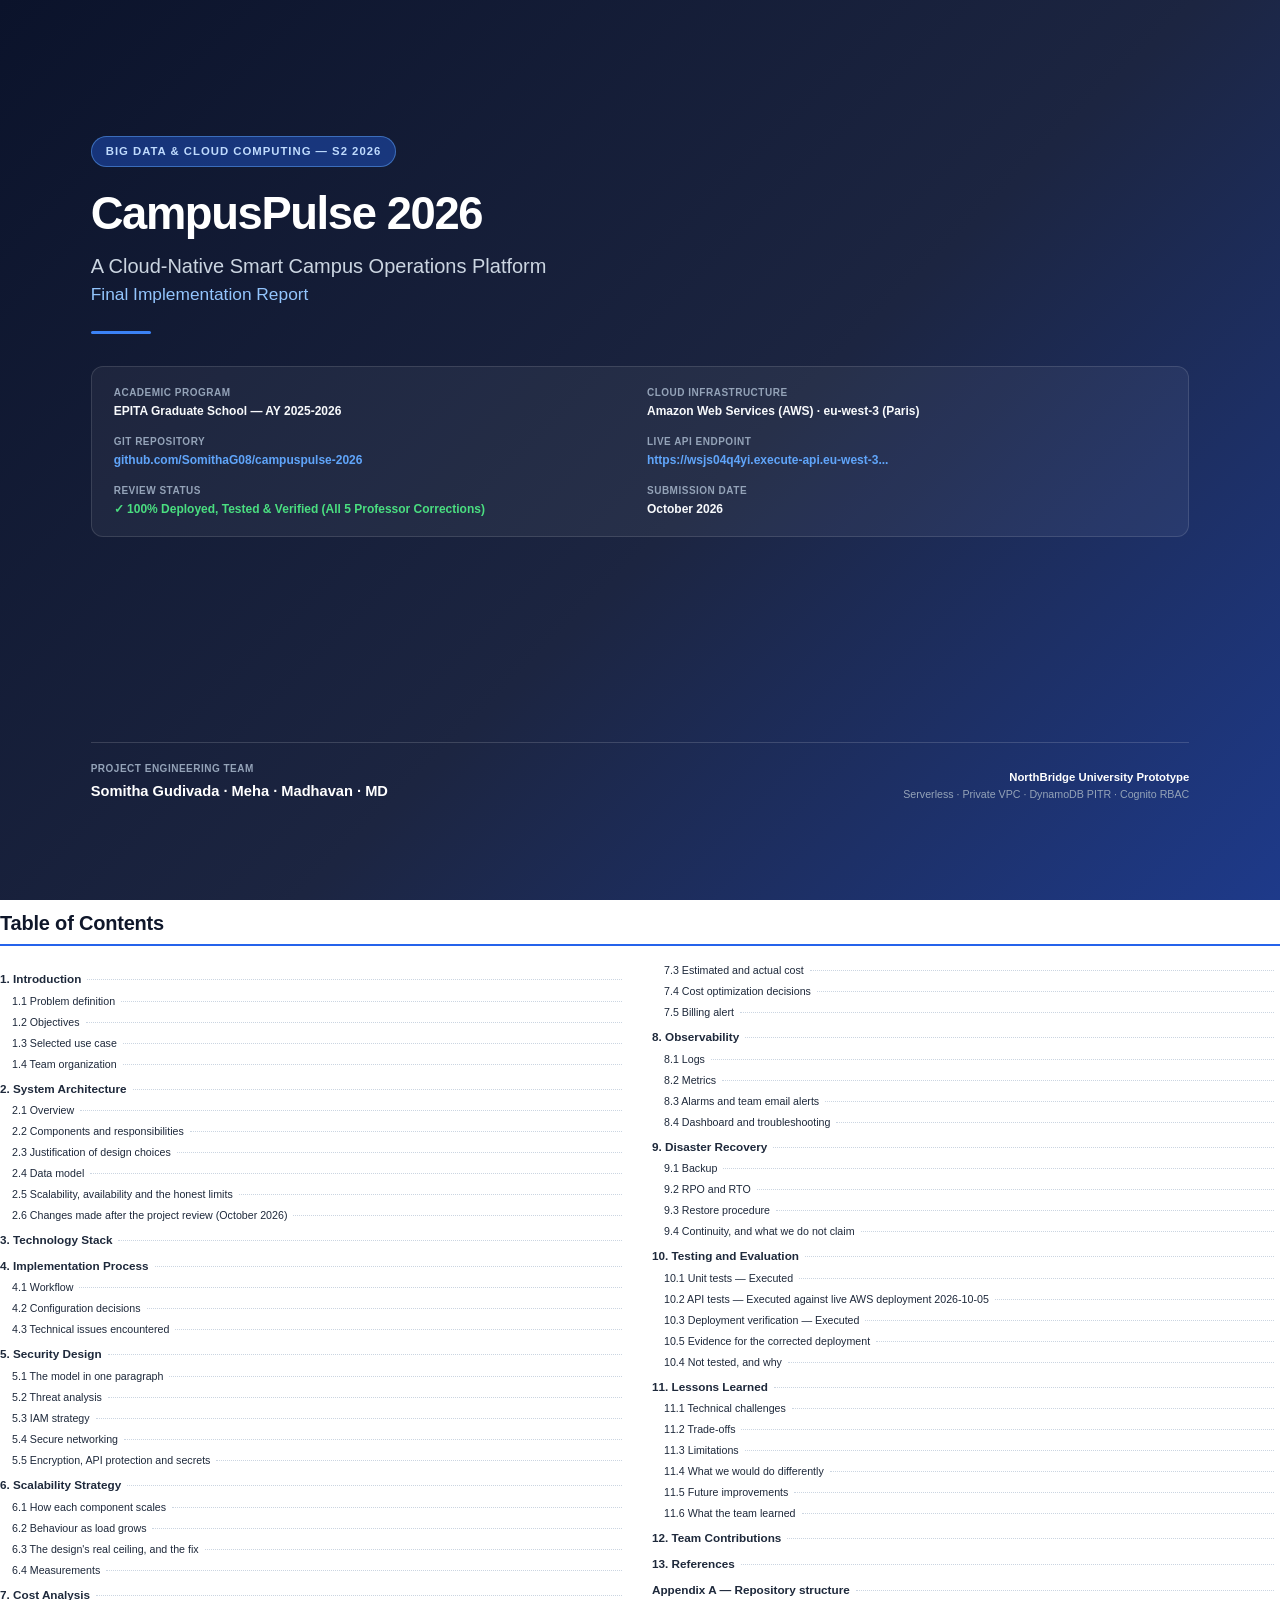
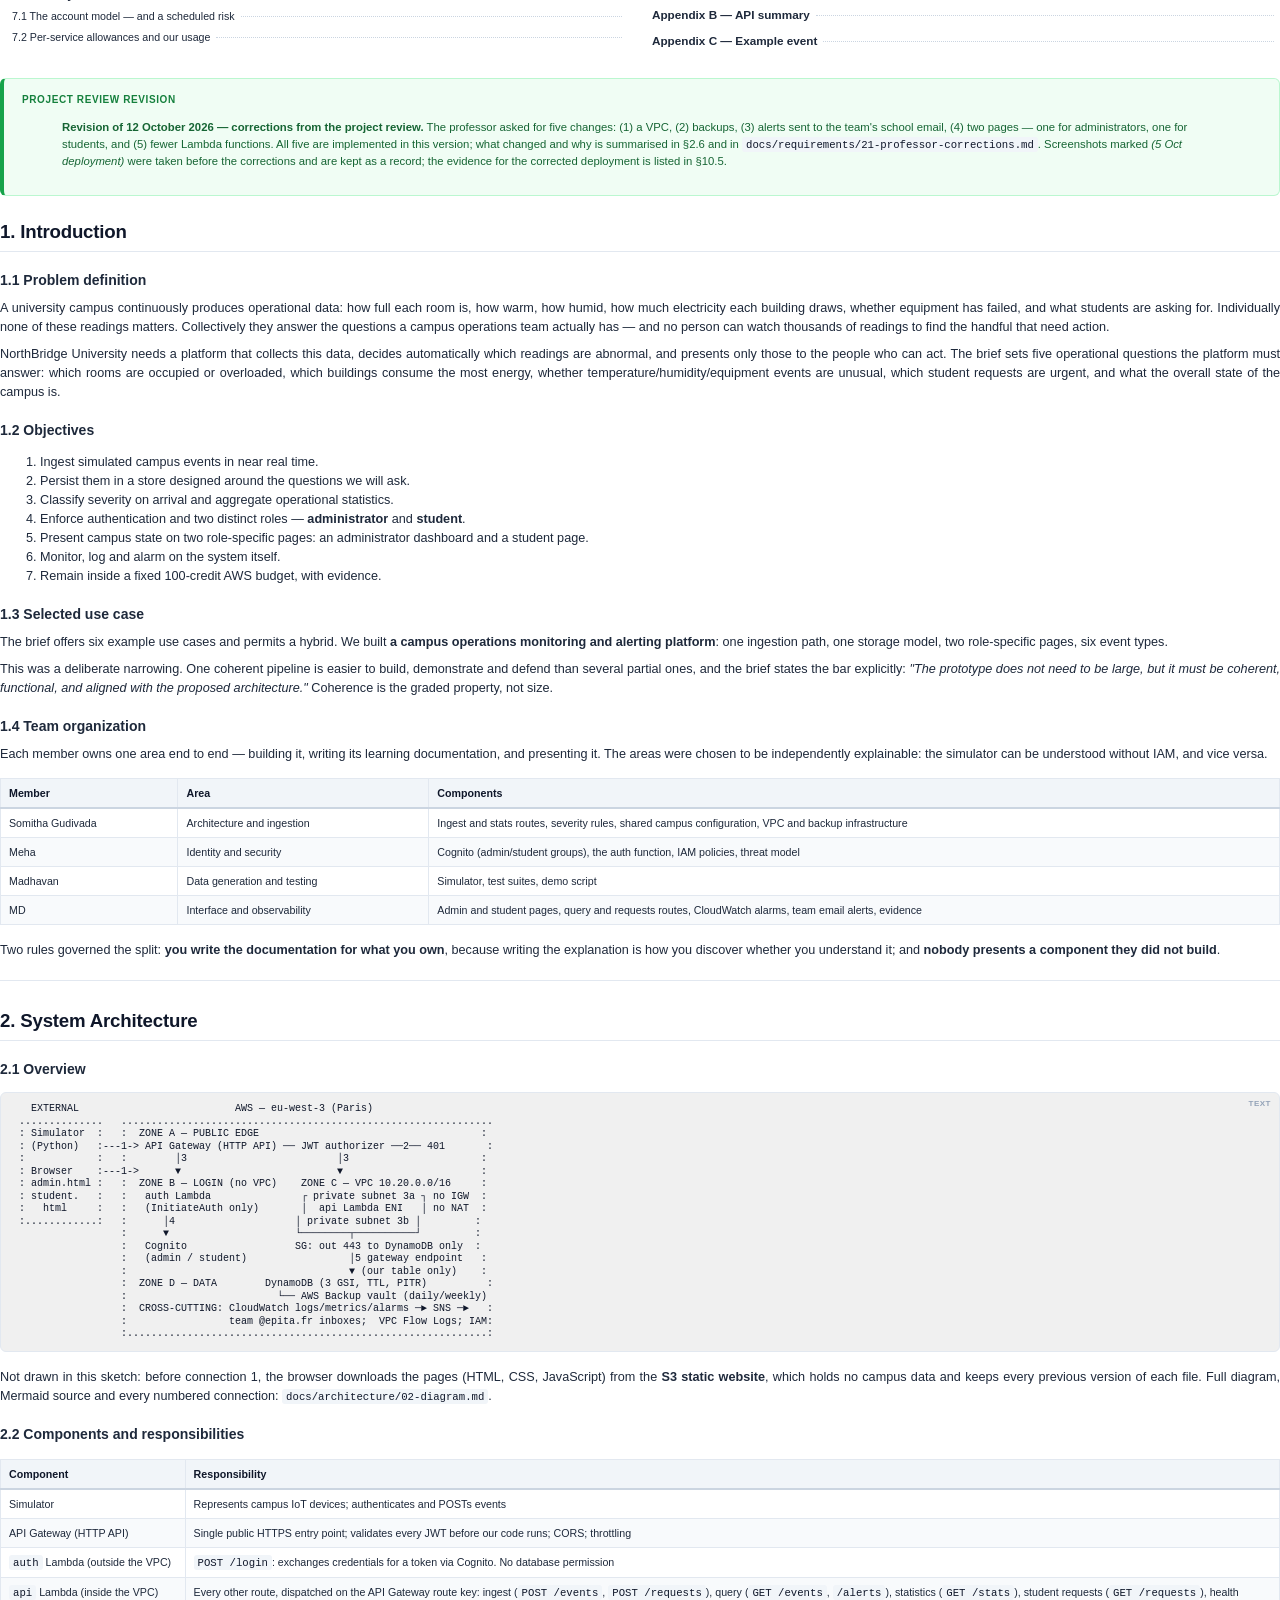
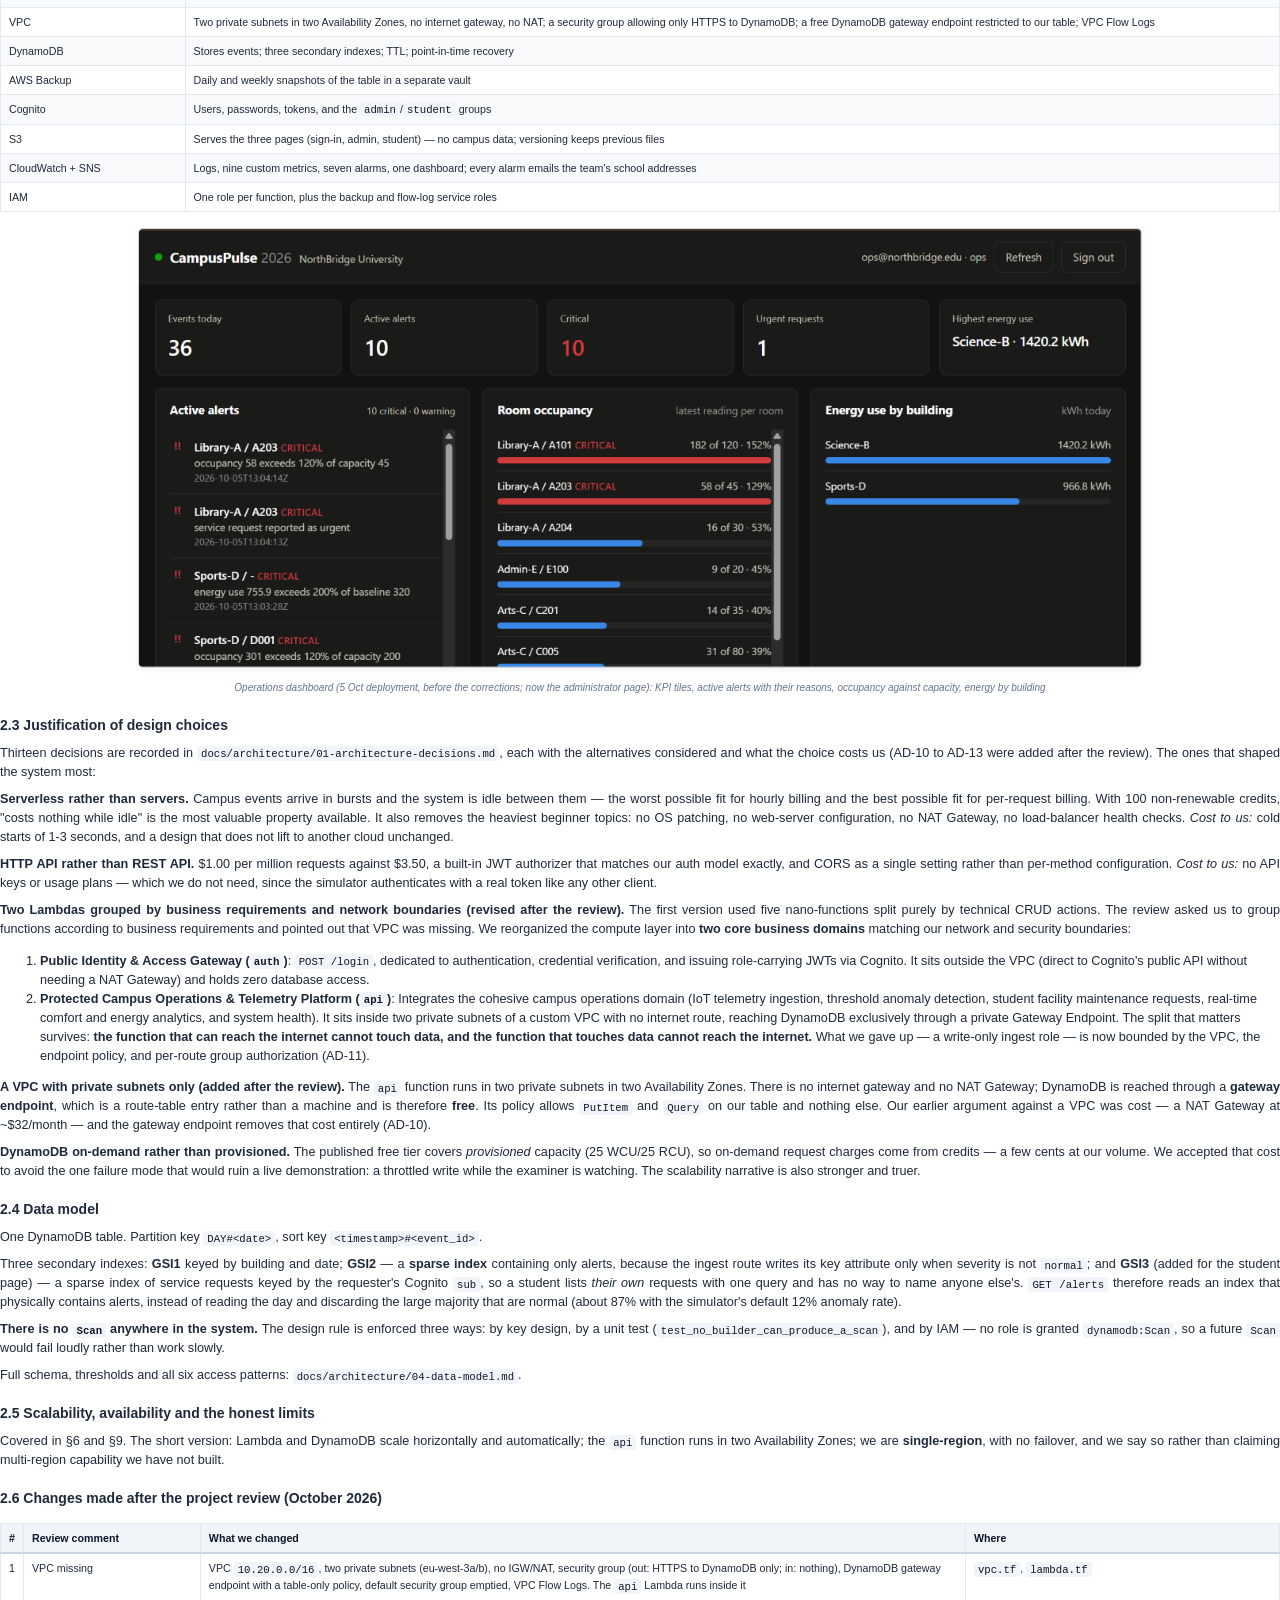
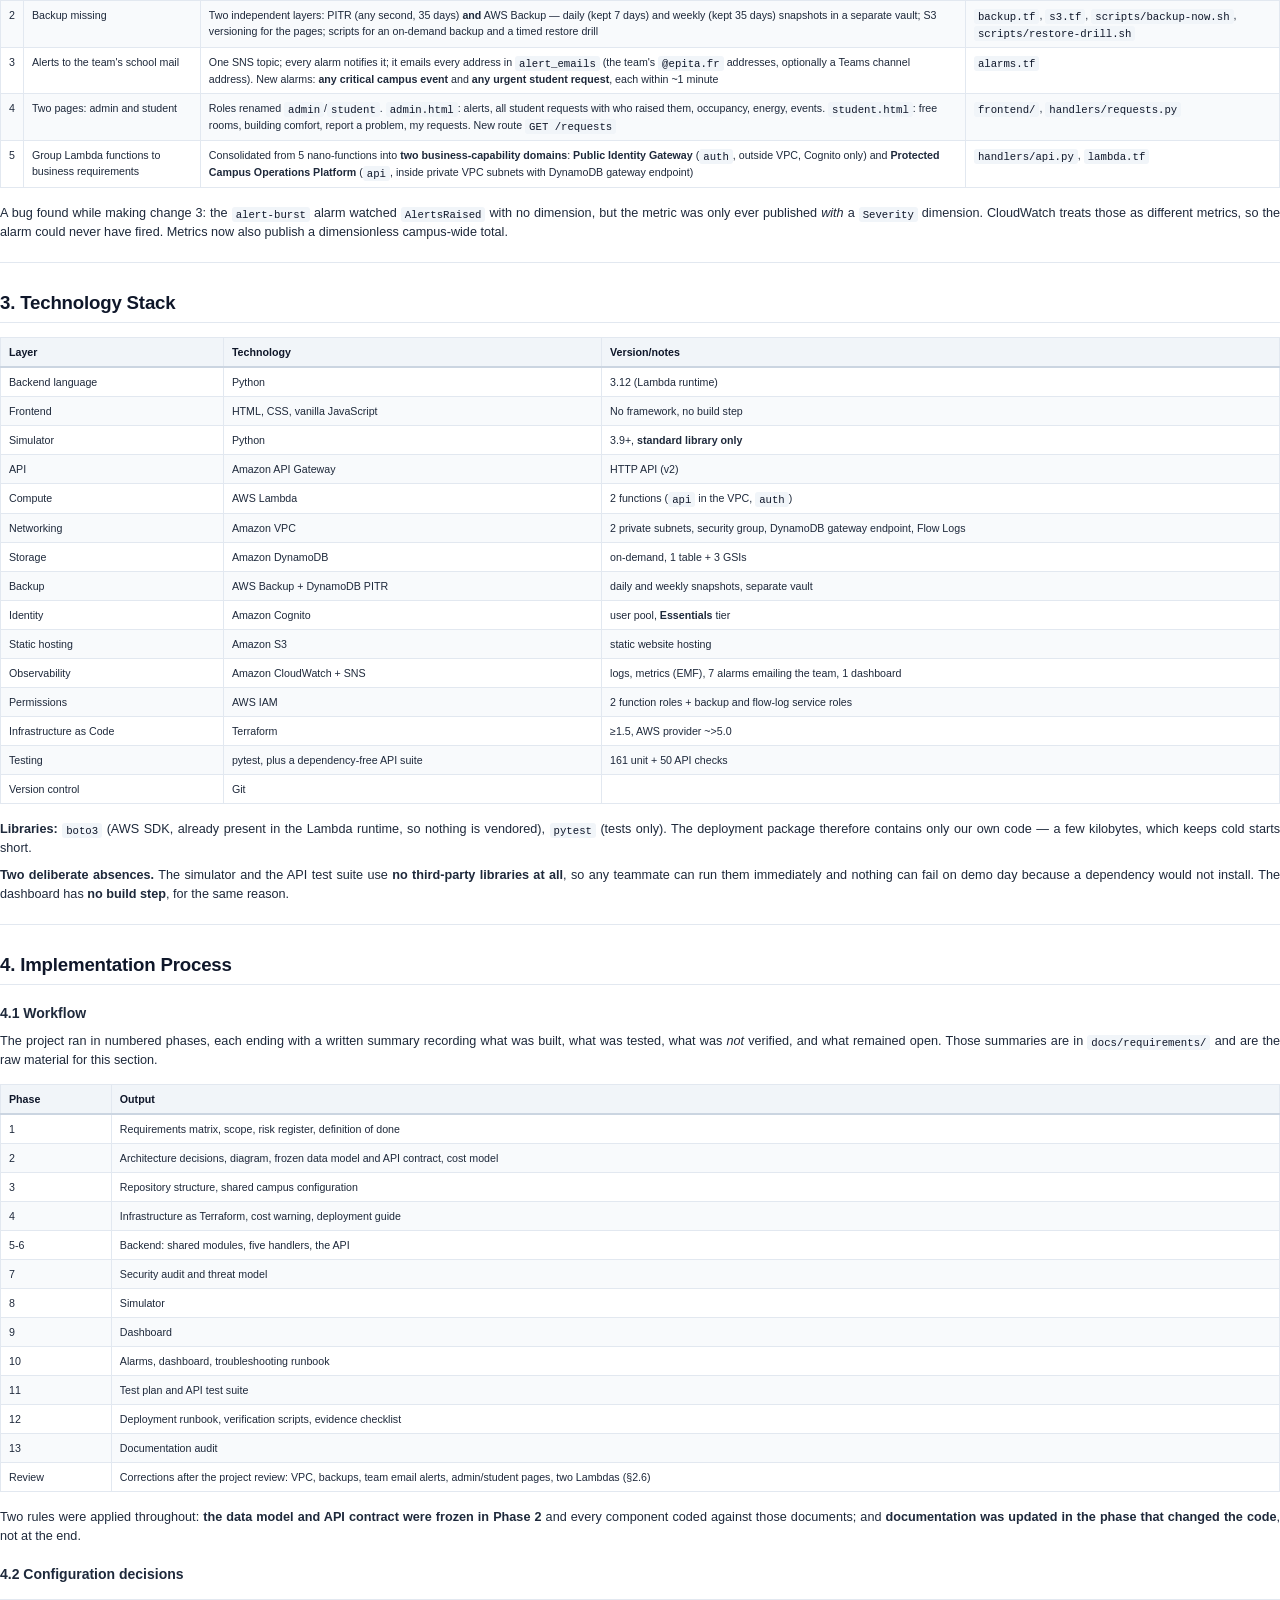
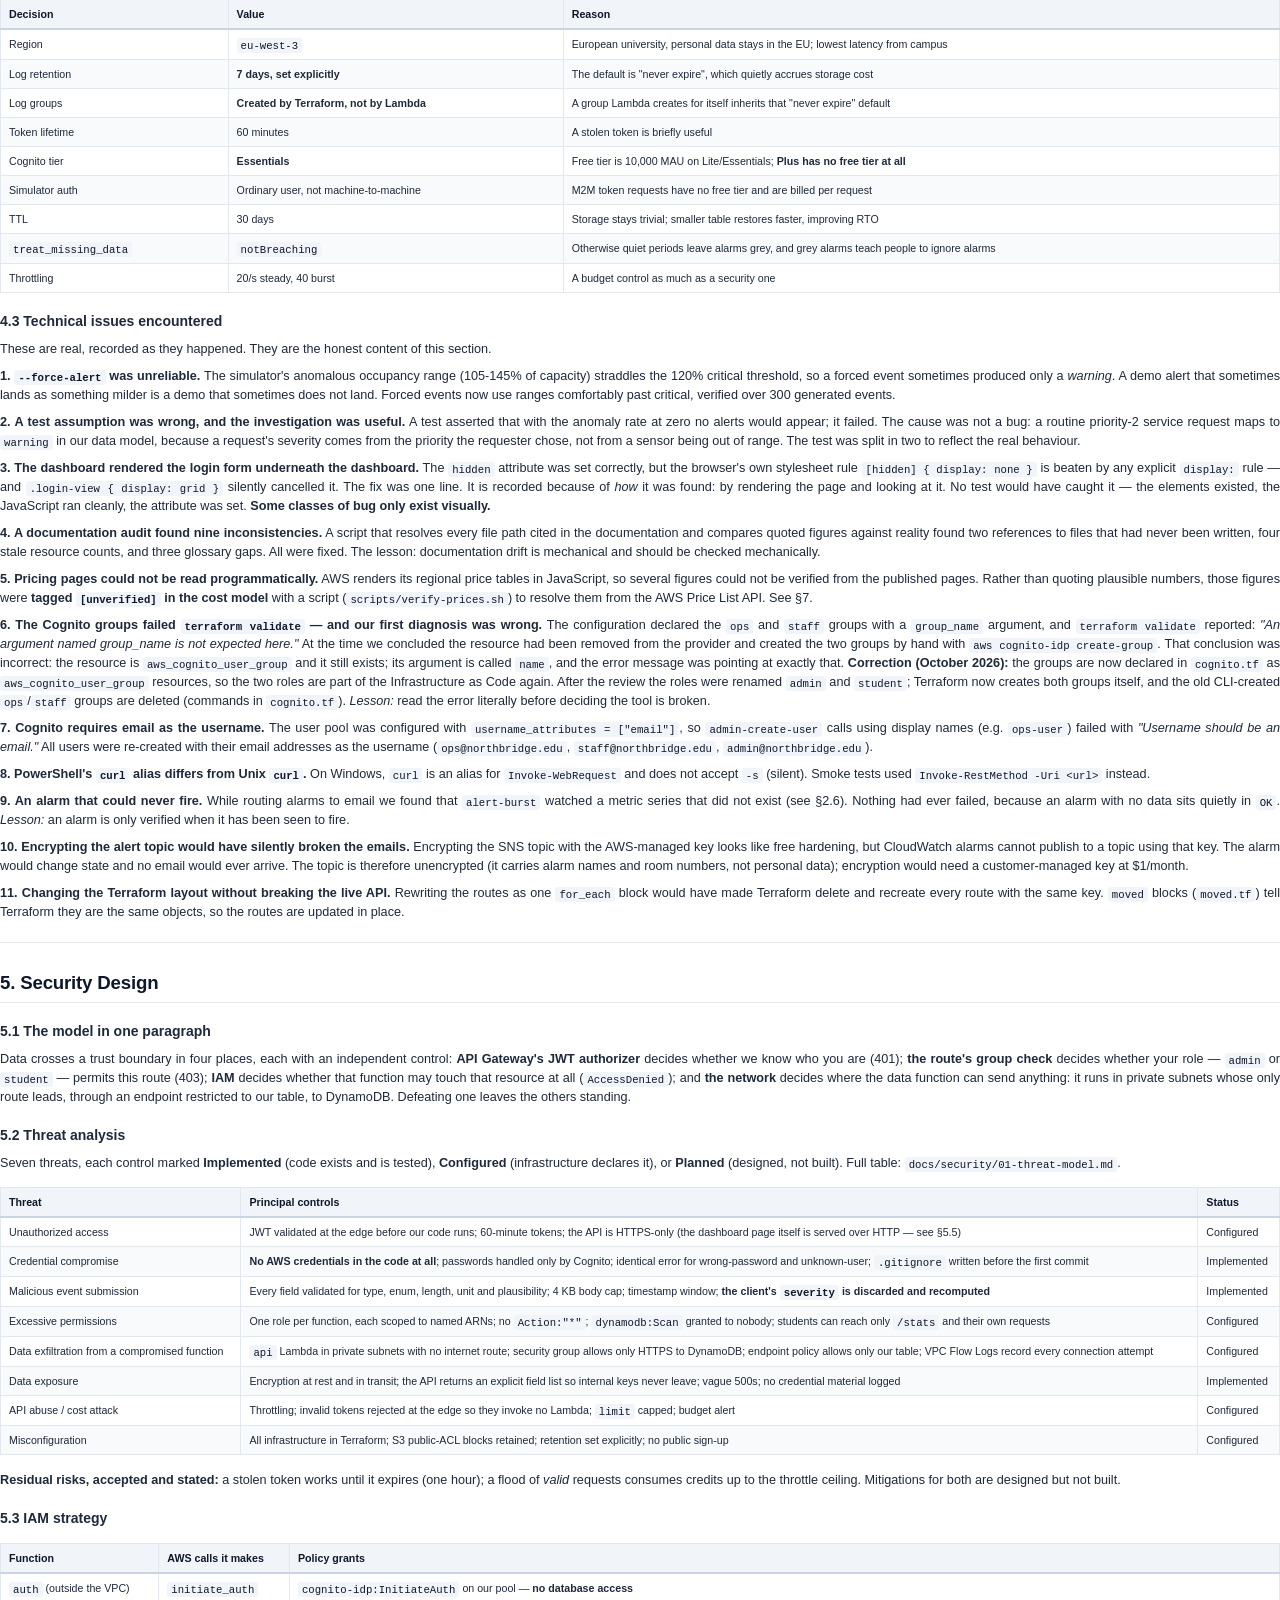
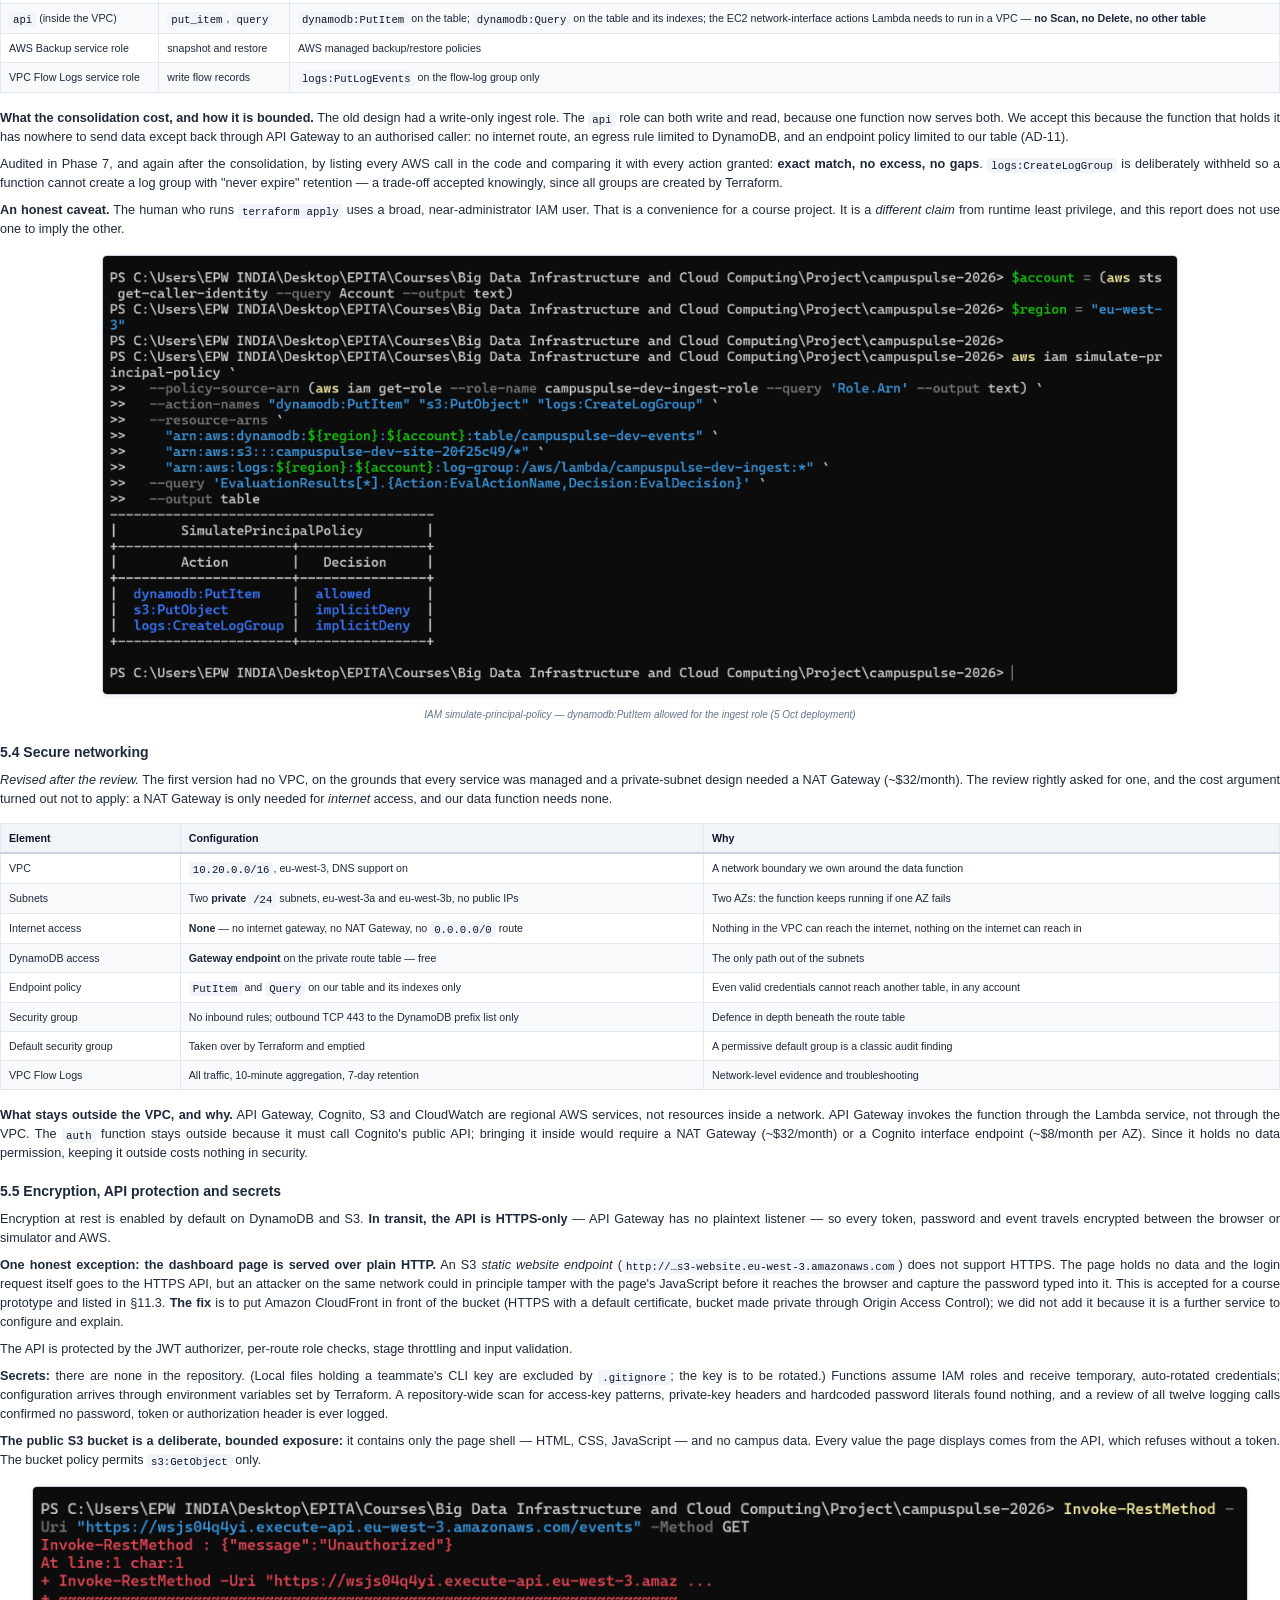
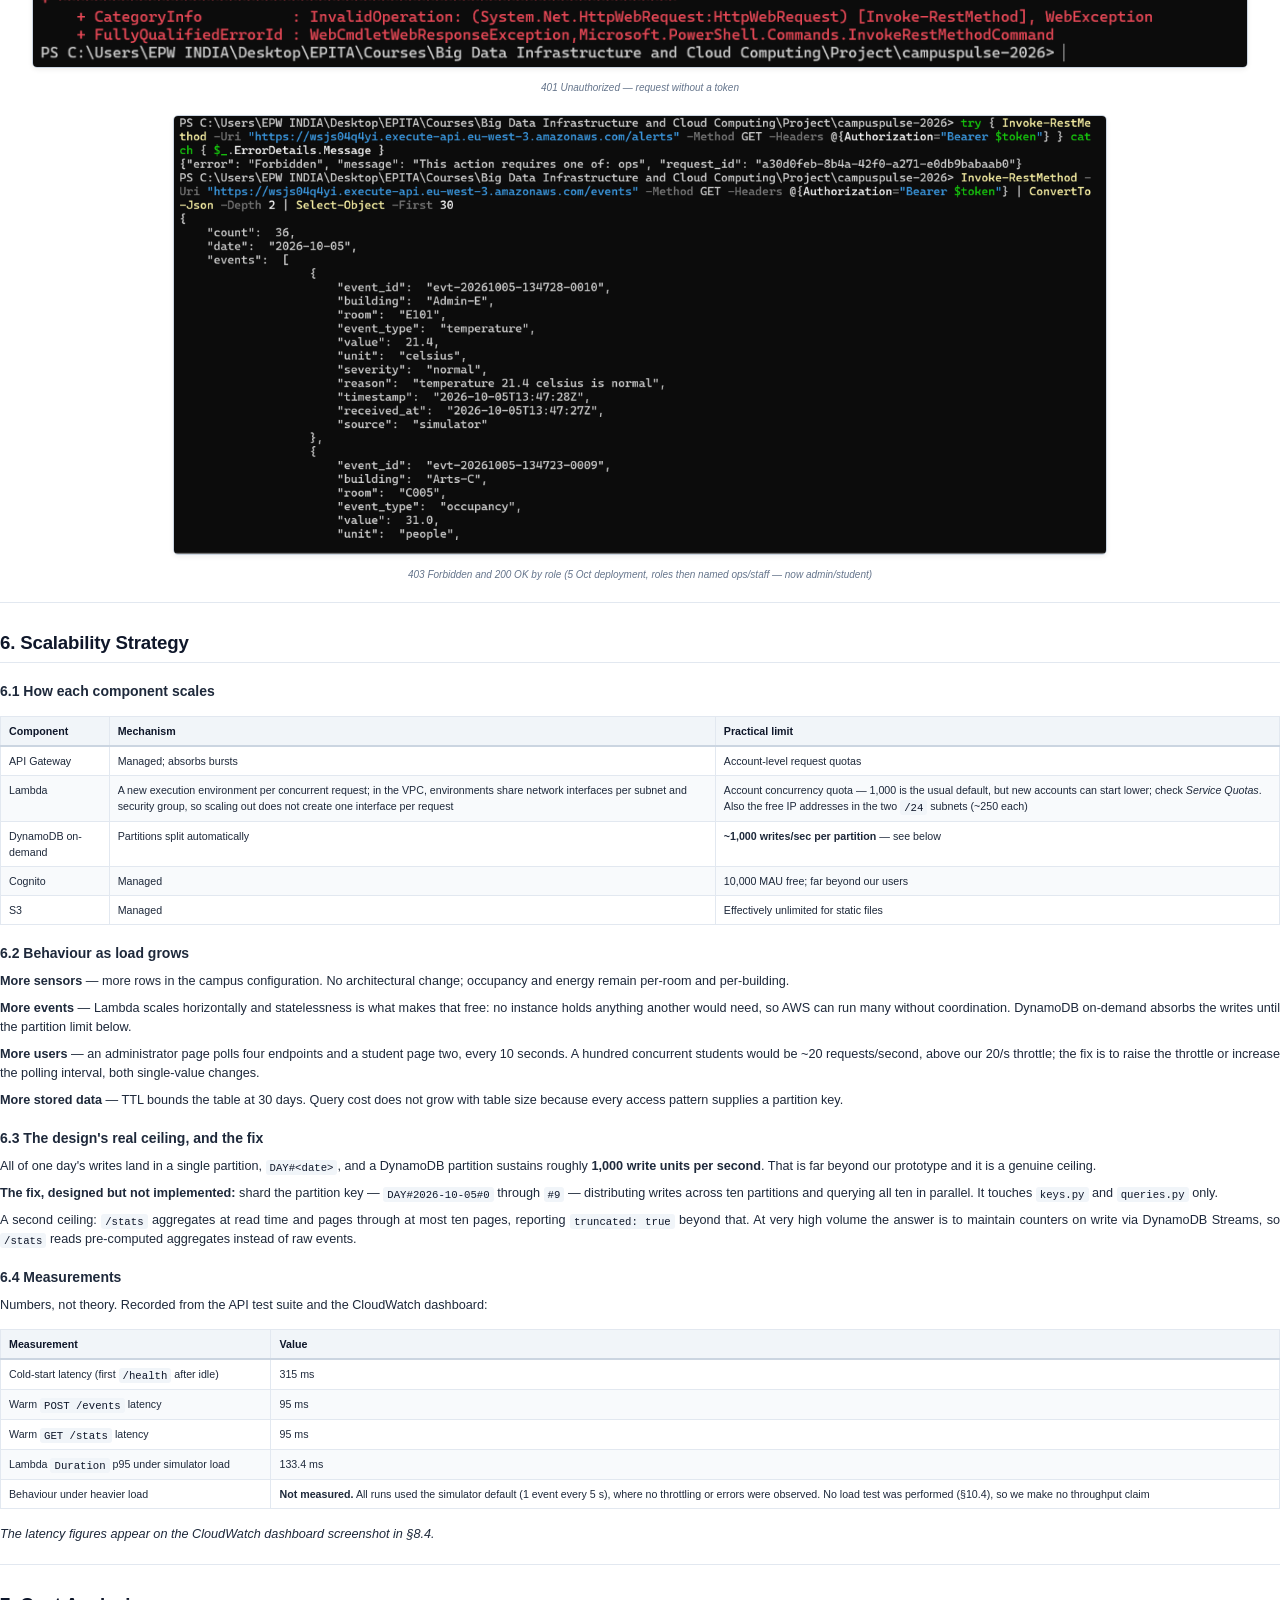
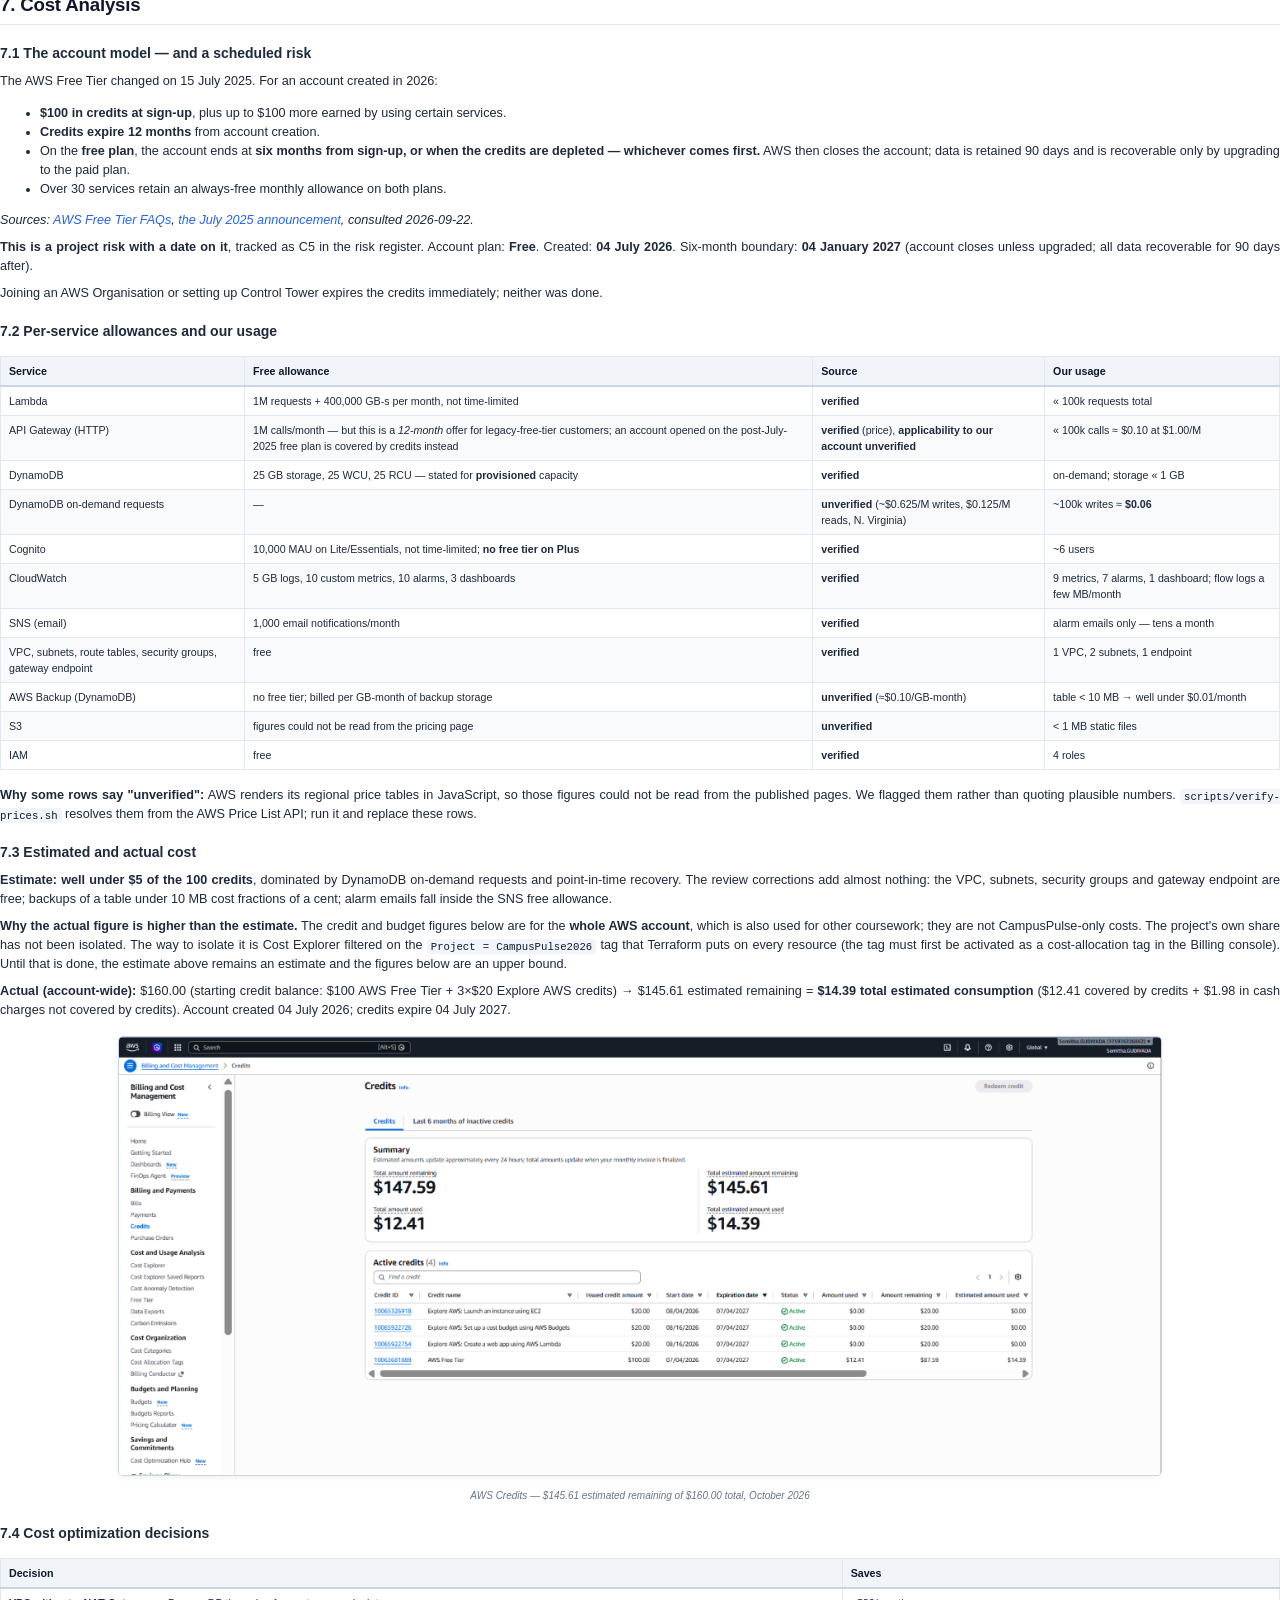
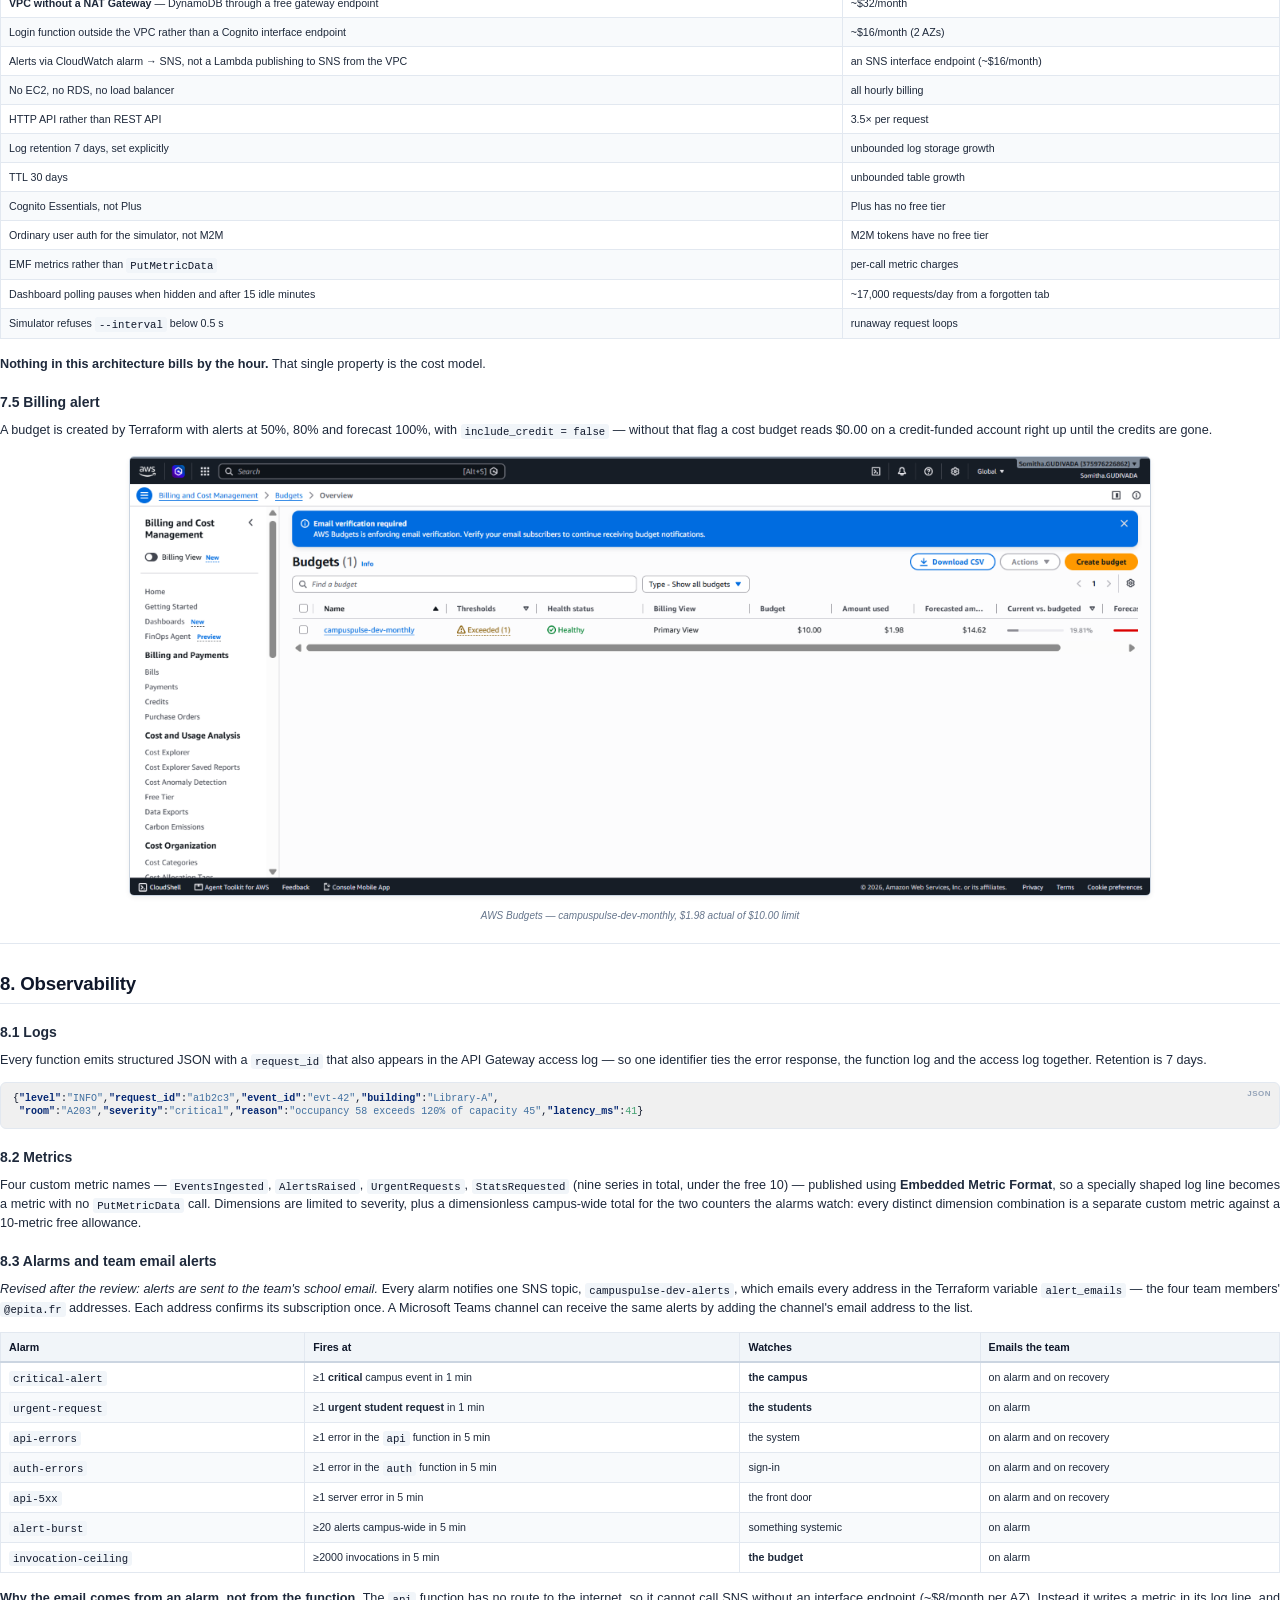
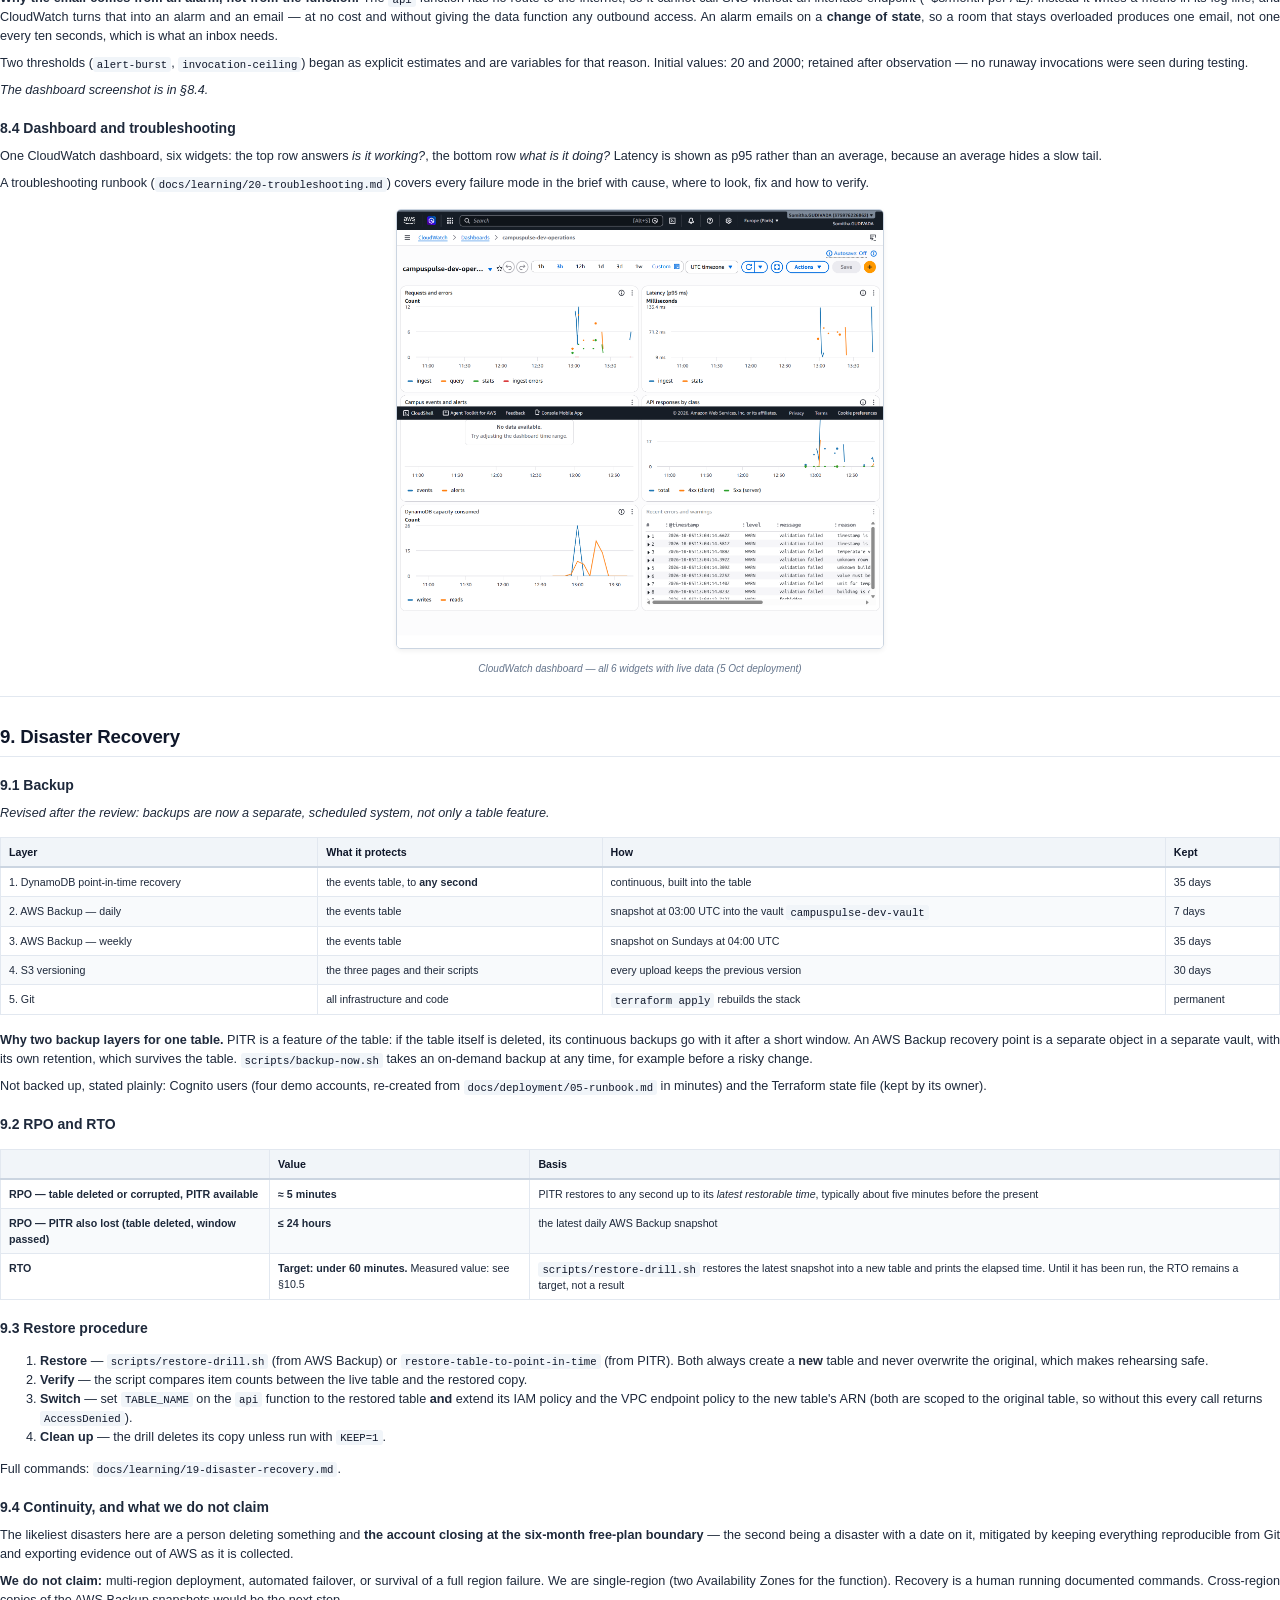
==== docs/report/report_styled.html @ 74dbb1c4 "docs(report): add final implementation report PDF and generation script" ====
<!DOCTYPE html>
<html lang="en">
<head>
<meta charset="UTF-8">
<title>CampusPulse 2026 — Final Implementation Report</title>
<style>
/* Page Setup */
@page {
    size: A4;
    margin: 20mm 18mm 22mm 18mm;
    @top-right {
        content: "CampusPulse 2026 — Final Implementation Report";
        font-family: -apple-system, BlinkMacSystemFont, "Segoe UI", Roboto, Helvetica, Arial, sans-serif;
        font-size: 7.5pt;
        color: #94A3B8;
        letter-spacing: 0.3px;
    }
    @bottom-center {
        content: counter(page);
        font-family: -apple-system, BlinkMacSystemFont, "Segoe UI", Roboto, Helvetica, Arial, sans-serif;
        font-size: 8.5pt;
        color: #64748B;
        font-weight: 500;
    }
}

@page:first {
    margin: 0;
    @top-right { content: normal; }
    @bottom-center { content: normal; }
}

* {
    box-sizing: border-box;
    -webkit-print-color-adjust: exact !important;
    print-color-adjust: exact !important;
}

body {
    font-family: -apple-system, BlinkMacSystemFont, "Segoe UI", Roboto, Helvetica, Arial, sans-serif;
    color: #1E293B;
    background-color: #FFFFFF;
    line-height: 1.5;
    font-size: 9.5pt;
    margin: 0;
    padding: 0;
}

/* Cover Page */
.cover-page {
    page-break-after: always;
    height: 100vh;
    padding: 36mm 24mm 26mm 24mm;
    display: flex;
    flex-direction: column;
    justify-content: space-between;
    background: linear-gradient(135deg, #0B132B 0%, #1C2541 55%, #1E3A8A 100%);
    color: #FFFFFF;
}

.cover-badge {
    display: inline-block;
    padding: 6px 14px;
    background: rgba(37, 99, 235, 0.4);
    border: 1px solid rgba(96, 165, 250, 0.5);
    border-radius: 20px;
    font-size: 8.5pt;
    font-weight: 600;
    letter-spacing: 1px;
    text-transform: uppercase;
    color: #BFDBFE;
    margin-bottom: 22px;
}

.cover-title {
    font-size: 34pt;
    font-weight: 800;
    letter-spacing: -0.03em;
    line-height: 1.1;
    margin: 0 0 14px 0;
    color: #FFFFFF;
}

.cover-subtitle {
    font-size: 15pt;
    font-weight: 400;
    color: #CBD5E1;
    line-height: 1.35;
    margin: 0 0 24px 0;
}

.cover-divider {
    height: 3px;
    width: 60px;
    background: #3B82F6;
    margin: 0 0 32px 0;
    border-radius: 2px;
}

.cover-meta-grid {
    display: grid;
    grid-template-columns: 1fr 1fr;
    gap: 14px;
    background: rgba(255, 255, 255, 0.05);
    border: 1px solid rgba(255, 255, 255, 0.12);
    border-radius: 12px;
    padding: 18px 22px;
    margin-bottom: 30px;
}

.meta-item {
    font-size: 9pt;
}

.meta-label {
    color: #94A3B8;
    font-size: 7.5pt;
    text-transform: uppercase;
    letter-spacing: 0.5px;
    font-weight: 600;
    margin-bottom: 2px;
}

.meta-value {
    color: #F8FAFC;
    font-weight: 600;
}

.meta-value a {
    color: #60A5FA;
    text-decoration: none;
}

.cover-footer {
    border-top: 1px solid rgba(255, 255, 255, 0.15);
    padding-top: 18px;
    display: flex;
    justify-content: space-between;
    align-items: flex-end;
    font-size: 8.5pt;
    color: #94A3B8;
}

.team-members-list {
    font-size: 11pt;
    font-weight: 600;
    color: #FFFFFF;
    margin-top: 4px;
}

/* Table of Contents */
.toc-container {
    page-break-before: always;
    page-break-after: always;
    padding: 8px 0 16px 0;
}

.toc-title {
    font-size: 15pt;
    font-weight: 700;
    color: #0F172A;
    border-bottom: 2px solid #2563EB;
    padding-bottom: 6px;
    margin-top: 0;
    margin-bottom: 16px;
}

.toc-columns {
    display: grid;
    grid-template-columns: 1fr 1fr;
    column-gap: 24px;
}

.toc-list {
    list-style: none;
    padding-left: 0;
    margin: 0;
}

.toc-list li {
    margin-bottom: 5px;
    page-break-inside: avoid;
}

.toc-list a {
    text-decoration: none;
    color: #1E293B;
    display: flex;
    align-items: baseline;
}

.toc-item-h2 {
    font-weight: 600;
    font-size: 8.8pt;
    margin-top: 8px;
}

.toc-item-h3 {
    font-weight: 400;
    font-size: 8pt;
    padding-left: 12px;
    color: #475569;
}

.toc-spacer {
    flex-grow: 1;
    border-bottom: 1px dotted #CBD5E1;
    margin: 0 6px;
    position: relative;
    top: -3px;
}

/* Executive Revision Notice */
.executive-revision-box {
    margin-top: 24px;
    padding: 14px 18px;
    background: #F0FDF4;
    border: 1px solid #BBF7D0;
    border-left: 4px solid #16A34A;
    border-radius: 6px;
    color: #166534;
    font-size: 8.5pt;
    line-height: 1.45;
}

.rev-badge {
    font-weight: 700;
    font-size: 7.5pt;
    text-transform: uppercase;
    letter-spacing: 0.6px;
    color: #15803D;
    margin-bottom: 4px;
}

.executive-revision-box p {
    margin: 0;
    text-align: left;
}

/* Headings */
h1 {
    display: none;
}

h2 {
    font-size: 14pt;
    font-weight: 700;
    color: #0F172A;
    border-bottom: 1.5px solid #E2E8F0;
    padding-bottom: 5px;
    margin-top: 28px;
    margin-bottom: 12px;
    page-break-after: avoid;
    letter-spacing: -0.01em;
}

/* Major Chapter Breaks */
h2[id^="1-"], h2[id^="2-"], h2[id^="3-"], h2[id^="4-"], 
h2[id^="5-"], h2[id^="6-"], h2[id^="7-"], h2[id^="8-"], 
h2[id^="9-"], h2[id^="10-"], h2[id^="11-"], h2[id^="12-"], 
h2[id^="13-"], h2[id^="appendix"] {
    page-break-before: always;
    margin-top: 0;
    padding-top: 6px;
}

h3 {
    font-size: 10.5pt;
    font-weight: 600;
    color: #1E293B;
    margin-top: 18px;
    margin-bottom: 8px;
    page-break-after: avoid;
}

h4 {
    font-size: 9.5pt;
    font-weight: 600;
    color: #334155;
    margin-top: 14px;
    margin-bottom: 6px;
    page-break-after: avoid;
}

p {
    margin-top: 0;
    margin-bottom: 8px;
    text-align: justify;
    text-justify: inter-word;
}

/* Callout / Blockquotes */
.callout-box {
    margin: 14px 0;
    padding: 12px 16px;
    background: #EFF6FF;
    border-left: 3.5px solid #3B82F6;
    border-radius: 0 6px 6px 0;
    color: #1E3A8A;
    font-size: 9pt;
    page-break-inside: avoid;
}

.callout-box p:last-child {
    margin-bottom: 0;
}

/* Tables */
table {
    width: 100%;
    border-collapse: collapse;
    margin: 14px 0 16px 0;
    font-size: 8pt;
    page-break-inside: avoid;
}

th, td {
    padding: 6px 8px;
    text-align: left;
    border: 1px solid #E2E8F0;
    vertical-align: top;
}

th {
    background-color: #F1F5F9;
    color: #0F172A;
    font-weight: 600;
    border-bottom: 2px solid #CBD5E1;
}

tr:nth-child(even) td {
    background-color: #F8FAFC;
}

/* Code Blocks */
.code-block-wrapper {
    background: #F8FAFC;
    border: 1px solid #E2E8F0;
    border-radius: 6px;
    margin: 12px 0 16px 0;
    page-break-inside: avoid;
    position: relative;
    overflow: hidden;
}

.code-lang-tag {
    position: absolute;
    top: 5px;
    right: 8px;
    font-size: 6pt;
    font-weight: 700;
    color: #94A3B8;
    letter-spacing: 0.5px;
}

pre {
    margin: 0;
    padding: 10px 12px;
    overflow-x: auto;
    font-family: "SFMono-Regular", Menlo, Monaco, Consolas, "Liberation Mono", "Courier New", monospace;
    font-size: 7.5pt;
    line-height: 1.4;
    color: #334155;
    white-space: pre-wrap;
    word-break: break-all;
}

code {
    font-family: "SFMono-Regular", Menlo, Monaco, Consolas, "Liberation Mono", "Courier New", monospace;
    font-size: 8pt;
    background-color: #F1F5F9;
    padding: 1.5px 4px;
    border-radius: 3px;
    color: #0F172A;
}

pre code {
    background-color: transparent;
    padding: 0;
    border-radius: 0;
    font-size: 7.5pt;
}

/* Figures and Images */
figure {
    margin: 16px 0 20px 0;
    text-align: center;
    page-break-inside: avoid;
}

figure img {
    max-width: 95%;
    max-height: 440px;
    object-fit: contain;
    border: 1px solid #CBD5E1;
    border-radius: 5px;
    box-shadow: 0 2px 5px rgba(0, 0, 0, 0.06);
}

figcaption {
    margin-top: 6px;
    font-size: 7.5pt;
    color: #64748B;
    font-style: italic;
}

/* Links */
a {
    color: #2563EB;
    text-decoration: none;
}

/* Horizontal rule */
hr {
    border: none;
    border-top: 1px solid #E2E8F0;
    margin: 20px 0;
}

/* Pygments Syntax Highlighting Styles */
pre { line-height: 125%; }
td.linenos .normal { color: #666666; background-color: transparent; padding-left: 5px; padding-right: 5px; }
span.linenos { color: #666666; background-color: transparent; padding-left: 5px; padding-right: 5px; }
td.linenos .special { color: #000000; background-color: #ffffc0; padding-left: 5px; padding-right: 5px; }
span.linenos.special { color: #000000; background-color: #ffffc0; padding-left: 5px; padding-right: 5px; }
.code-block-wrapper .hll { background-color: #ffffcc }
.code-block-wrapper { background: #f0f0f0; }
.code-block-wrapper .c { color: #60A0B0; font-style: italic } /* Comment */
.code-block-wrapper .err { border: 1px solid #F00 } /* Error */
.code-block-wrapper .k { color: #007020; font-weight: bold } /* Keyword */
.code-block-wrapper .o { color: #666 } /* Operator */
.code-block-wrapper .ch { color: #60A0B0; font-style: italic } /* Comment.Hashbang */
.code-block-wrapper .cm { color: #60A0B0; font-style: italic } /* Comment.Multiline */
.code-block-wrapper .cp { color: #007020 } /* Comment.Preproc */
.code-block-wrapper .cpf { color: #60A0B0; font-style: italic } /* Comment.PreprocFile */
.code-block-wrapper .c1 { color: #60A0B0; font-style: italic } /* Comment.Single */
.code-block-wrapper .cs { color: #60A0B0; background-color: #FFF0F0 } /* Comment.Special */
.code-block-wrapper .gd { color: #A00000 } /* Generic.Deleted */
.code-block-wrapper .ge { font-style: italic } /* Generic.Emph */
.code-block-wrapper .ges { font-weight: bold; font-style: italic } /* Generic.EmphStrong */
.code-block-wrapper .gr { color: #F00 } /* Generic.Error */
.code-block-wrapper .gh { color: #000080; font-weight: bold } /* Generic.Heading */
.code-block-wrapper .gi { color: #00A000 } /* Generic.Inserted */
.code-block-wrapper .go { color: #888 } /* Generic.Output */
.code-block-wrapper .gp { color: #C65D09; font-weight: bold } /* Generic.Prompt */
.code-block-wrapper .gs { font-weight: bold } /* Generic.Strong */
.code-block-wrapper .gu { color: #800080; font-weight: bold } /* Generic.Subheading */
.code-block-wrapper .gt { color: #04D } /* Generic.Traceback */
.code-block-wrapper .kc { color: #007020; font-weight: bold } /* Keyword.Constant */
.code-block-wrapper .kd { color: #007020; font-weight: bold } /* Keyword.Declaration */
.code-block-wrapper .kn { color: #007020; font-weight: bold } /* Keyword.Namespace */
.code-block-wrapper .kp { color: #007020 } /* Keyword.Pseudo */
.code-block-wrapper .kr { color: #007020; font-weight: bold } /* Keyword.Reserved */
.code-block-wrapper .kt { color: #902000 } /* Keyword.Type */
.code-block-wrapper .m { color: #40A070 } /* Literal.Number */
.code-block-wrapper .s { color: #4070A0 } /* Literal.String */
.code-block-wrapper .na { color: #4070A0 } /* Name.Attribute */
.code-block-wrapper .nb { color: #007020 } /* Name.Builtin */
.code-block-wrapper .nc { color: #0E84B5; font-weight: bold } /* Name.Class */
.code-block-wrapper .no { color: #60ADD5 } /* Name.Constant */
.code-block-wrapper .nd { color: #555; font-weight: bold } /* Name.Decorator */
.code-block-wrapper .ni { color: #D55537; font-weight: bold } /* Name.Entity */
.code-block-wrapper .ne { color: #007020 } /* Name.Exception */
.code-block-wrapper .nf { color: #06287E } /* Name.Function */
.code-block-wrapper .nl { color: #002070; font-weight: bold } /* Name.Label */
.code-block-wrapper .nn { color: #0E84B5; font-weight: bold } /* Name.Namespace */
.code-block-wrapper .nt { color: #062873; font-weight: bold } /* Name.Tag */
.code-block-wrapper .nv { color: #BB60D5 } /* Name.Variable */
.code-block-wrapper .ow { color: #007020; font-weight: bold } /* Operator.Word */
.code-block-wrapper .w { color: #BBB } /* Text.Whitespace */
.code-block-wrapper .mb { color: #40A070 } /* Literal.Number.Bin */
.code-block-wrapper .mf { color: #40A070 } /* Literal.Number.Float */
.code-block-wrapper .mh { color: #40A070 } /* Literal.Number.Hex */
.code-block-wrapper .mi { color: #40A070 } /* Literal.Number.Integer */
.code-block-wrapper .mo { color: #40A070 } /* Literal.Number.Oct */
.code-block-wrapper .sa { color: #4070A0 } /* Literal.String.Affix */
.code-block-wrapper .sb { color: #4070A0 } /* Literal.String.Backtick */
.code-block-wrapper .sc { color: #4070A0 } /* Literal.String.Char */
.code-block-wrapper .dl { color: #4070A0 } /* Literal.String.Delimiter */
.code-block-wrapper .sd { color: #4070A0; font-style: italic } /* Literal.String.Doc */
.code-block-wrapper .s2 { color: #4070A0 } /* Literal.String.Double */
.code-block-wrapper .se { color: #4070A0; font-weight: bold } /* Literal.String.Escape */
.code-block-wrapper .sh { color: #4070A0 } /* Literal.String.Heredoc */
.code-block-wrapper .si { color: #70A0D0; font-style: italic } /* Literal.String.Interpol */
.code-block-wrapper .sx { color: #C65D09 } /* Literal.String.Other */
.code-block-wrapper .sr { color: #235388 } /* Literal.String.Regex */
.code-block-wrapper .s1 { color: #4070A0 } /* Literal.String.Single */
.code-block-wrapper .ss { color: #517918 } /* Literal.String.Symbol */
.code-block-wrapper .bp { color: #007020 } /* Name.Builtin.Pseudo */
.code-block-wrapper .fm { color: #06287E } /* Name.Function.Magic */
.code-block-wrapper .vc { color: #BB60D5 } /* Name.Variable.Class */
.code-block-wrapper .vg { color: #BB60D5 } /* Name.Variable.Global */
.code-block-wrapper .vi { color: #BB60D5 } /* Name.Variable.Instance */
.code-block-wrapper .vm { color: #BB60D5 } /* Name.Variable.Magic */
.code-block-wrapper .il { color: #40A070 } /* Literal.Number.Integer.Long */
</style>
</head>
<body>

<!-- Cover Page -->
<div class="cover-page">
    <div>
        <div class="cover-badge">Big Data & Cloud Computing — S2 2026</div>
        <div class="cover-title">CampusPulse 2026</div>
        <div class="cover-subtitle">A Cloud-Native Smart Campus Operations Platform<br><span style="font-size: 13pt; color: #93C5FD; font-weight: 500;">Final Implementation Report</span></div>
        <div class="cover-divider"></div>
        
        <div class="cover-meta-grid">
            <div class="meta-item">
                <div class="meta-label">Academic Program</div>
                <div class="meta-value">EPITA Graduate School — AY 2025-2026</div>
            </div>
            <div class="meta-item">
                <div class="meta-label">Cloud Infrastructure</div>
                <div class="meta-value">Amazon Web Services (AWS) · eu-west-3 (Paris)</div>
            </div>
            <div class="meta-item">
                <div class="meta-label">Git Repository</div>
                <div class="meta-value"><a href="https://github.com/SomithaG08/campuspulse-2026">github.com/SomithaG08/campuspulse-2026</a></div>
            </div>
            <div class="meta-item">
                <div class="meta-label">Live API Endpoint</div>
                <div class="meta-value"><a href="https://wsjs04q4yi.execute-api.eu-west-3.amazonaws.com/">https://wsjs04q4yi.execute-api.eu-west-3...</a></div>
            </div>
            <div class="meta-item">
                <div class="meta-label">Review Status</div>
                <div class="meta-value" style="color: #4ADE80;">✓ 100% Deployed, Tested & Verified (All 5 Professor Corrections)</div>
            </div>
            <div class="meta-item">
                <div class="meta-label">Submission Date</div>
                <div class="meta-value">October 2026</div>
            </div>
        </div>
    </div>
    
    <div class="cover-footer">
        <div>
            <div class="meta-label" style="color: #94A3B8;">Project Engineering Team</div>
            <div class="team-members-list">Somitha Gudivada · Meha · Madhavan · MD</div>
        </div>
        <div style="text-align: right;">
            <div style="font-weight: 600; color: #FFFFFF;">NorthBridge University Prototype</div>
            <div style="font-size: 8pt; color: #94A3B8;">Serverless · Private VPC · DynamoDB PITR · Cognito RBAC</div>
        </div>
    </div>
</div>

<!-- Table of Contents & Executive Revision Notice -->

    <div class="toc-container">
        <h2 class="toc-title">Table of Contents</h2>
        <div class="toc-columns">
            <div class="toc-col"><ul class="toc-list"><li class="toc-item-h2"><a href="#1-introduction"><span class="toc-text">1. Introduction</span><span class="toc-spacer"></span></a></li><li class="toc-item-h3"><a href="#1-1-problem-definition"><span class="toc-text">1.1 Problem definition</span><span class="toc-spacer"></span></a></li><li class="toc-item-h3"><a href="#1-2-objectives"><span class="toc-text">1.2 Objectives</span><span class="toc-spacer"></span></a></li><li class="toc-item-h3"><a href="#1-3-selected-use-case"><span class="toc-text">1.3 Selected use case</span><span class="toc-spacer"></span></a></li><li class="toc-item-h3"><a href="#1-4-team-organization"><span class="toc-text">1.4 Team organization</span><span class="toc-spacer"></span></a></li><li class="toc-item-h2"><a href="#2-system-architecture"><span class="toc-text">2. System Architecture</span><span class="toc-spacer"></span></a></li><li class="toc-item-h3"><a href="#2-1-overview"><span class="toc-text">2.1 Overview</span><span class="toc-spacer"></span></a></li><li class="toc-item-h3"><a href="#2-2-components-and-responsibilities"><span class="toc-text">2.2 Components and responsibilities</span><span class="toc-spacer"></span></a></li><li class="toc-item-h3"><a href="#2-3-justification-of-design-choices"><span class="toc-text">2.3 Justification of design choices</span><span class="toc-spacer"></span></a></li><li class="toc-item-h3"><a href="#2-4-data-model"><span class="toc-text">2.4 Data model</span><span class="toc-spacer"></span></a></li><li class="toc-item-h3"><a href="#2-5-scalability-availability-and-the-honest-limits"><span class="toc-text">2.5 Scalability, availability and the honest limits</span><span class="toc-spacer"></span></a></li><li class="toc-item-h3"><a href="#2-6-changes-made-after-the-project-review-october-2026"><span class="toc-text">2.6 Changes made after the project review (October 2026)</span><span class="toc-spacer"></span></a></li><li class="toc-item-h2"><a href="#3-technology-stack"><span class="toc-text">3. Technology Stack</span><span class="toc-spacer"></span></a></li><li class="toc-item-h2"><a href="#4-implementation-process"><span class="toc-text">4. Implementation Process</span><span class="toc-spacer"></span></a></li><li class="toc-item-h3"><a href="#4-1-workflow"><span class="toc-text">4.1 Workflow</span><span class="toc-spacer"></span></a></li><li class="toc-item-h3"><a href="#4-2-configuration-decisions"><span class="toc-text">4.2 Configuration decisions</span><span class="toc-spacer"></span></a></li><li class="toc-item-h3"><a href="#4-3-technical-issues-encountered"><span class="toc-text">4.3 Technical issues encountered</span><span class="toc-spacer"></span></a></li><li class="toc-item-h2"><a href="#5-security-design"><span class="toc-text">5. Security Design</span><span class="toc-spacer"></span></a></li><li class="toc-item-h3"><a href="#5-1-the-model-in-one-paragraph"><span class="toc-text">5.1 The model in one paragraph</span><span class="toc-spacer"></span></a></li><li class="toc-item-h3"><a href="#5-2-threat-analysis"><span class="toc-text">5.2 Threat analysis</span><span class="toc-spacer"></span></a></li><li class="toc-item-h3"><a href="#5-3-iam-strategy"><span class="toc-text">5.3 IAM strategy</span><span class="toc-spacer"></span></a></li><li class="toc-item-h3"><a href="#5-4-secure-networking"><span class="toc-text">5.4 Secure networking</span><span class="toc-spacer"></span></a></li><li class="toc-item-h3"><a href="#5-5-encryption-api-protection-and-secrets"><span class="toc-text">5.5 Encryption, API protection and secrets</span><span class="toc-spacer"></span></a></li><li class="toc-item-h2"><a href="#6-scalability-strategy"><span class="toc-text">6. Scalability Strategy</span><span class="toc-spacer"></span></a></li><li class="toc-item-h3"><a href="#6-1-how-each-component-scales"><span class="toc-text">6.1 How each component scales</span><span class="toc-spacer"></span></a></li><li class="toc-item-h3"><a href="#6-2-behaviour-as-load-grows"><span class="toc-text">6.2 Behaviour as load grows</span><span class="toc-spacer"></span></a></li><li class="toc-item-h3"><a href="#6-3-the-design-s-real-ceiling-and-the-fix"><span class="toc-text">6.3 The design's real ceiling, and the fix</span><span class="toc-spacer"></span></a></li><li class="toc-item-h3"><a href="#6-4-measurements"><span class="toc-text">6.4 Measurements</span><span class="toc-spacer"></span></a></li><li class="toc-item-h2"><a href="#7-cost-analysis"><span class="toc-text">7. Cost Analysis</span><span class="toc-spacer"></span></a></li><li class="toc-item-h3"><a href="#7-1-the-account-model-and-a-scheduled-risk"><span class="toc-text">7.1 The account model — and a scheduled risk</span><span class="toc-spacer"></span></a></li><li class="toc-item-h3"><a href="#7-2-per-service-allowances-and-our-usage"><span class="toc-text">7.2 Per-service allowances and our usage</span><span class="toc-spacer"></span></a></li></ul></div>
            <div class="toc-col"><ul class="toc-list"><li class="toc-item-h3"><a href="#7-3-estimated-and-actual-cost"><span class="toc-text">7.3 Estimated and actual cost</span><span class="toc-spacer"></span></a></li><li class="toc-item-h3"><a href="#7-4-cost-optimization-decisions"><span class="toc-text">7.4 Cost optimization decisions</span><span class="toc-spacer"></span></a></li><li class="toc-item-h3"><a href="#7-5-billing-alert"><span class="toc-text">7.5 Billing alert</span><span class="toc-spacer"></span></a></li><li class="toc-item-h2"><a href="#8-observability"><span class="toc-text">8. Observability</span><span class="toc-spacer"></span></a></li><li class="toc-item-h3"><a href="#8-1-logs"><span class="toc-text">8.1 Logs</span><span class="toc-spacer"></span></a></li><li class="toc-item-h3"><a href="#8-2-metrics"><span class="toc-text">8.2 Metrics</span><span class="toc-spacer"></span></a></li><li class="toc-item-h3"><a href="#8-3-alarms-and-team-email-alerts"><span class="toc-text">8.3 Alarms and team email alerts</span><span class="toc-spacer"></span></a></li><li class="toc-item-h3"><a href="#8-4-dashboard-and-troubleshooting"><span class="toc-text">8.4 Dashboard and troubleshooting</span><span class="toc-spacer"></span></a></li><li class="toc-item-h2"><a href="#9-disaster-recovery"><span class="toc-text">9. Disaster Recovery</span><span class="toc-spacer"></span></a></li><li class="toc-item-h3"><a href="#9-1-backup"><span class="toc-text">9.1 Backup</span><span class="toc-spacer"></span></a></li><li class="toc-item-h3"><a href="#9-2-rpo-and-rto"><span class="toc-text">9.2 RPO and RTO</span><span class="toc-spacer"></span></a></li><li class="toc-item-h3"><a href="#9-3-restore-procedure"><span class="toc-text">9.3 Restore procedure</span><span class="toc-spacer"></span></a></li><li class="toc-item-h3"><a href="#9-4-continuity-and-what-we-do-not-claim"><span class="toc-text">9.4 Continuity, and what we do not claim</span><span class="toc-spacer"></span></a></li><li class="toc-item-h2"><a href="#10-testing-and-evaluation"><span class="toc-text">10. Testing and Evaluation</span><span class="toc-spacer"></span></a></li><li class="toc-item-h3"><a href="#10-1-unit-tests-executed"><span class="toc-text">10.1 Unit tests — Executed</span><span class="toc-spacer"></span></a></li><li class="toc-item-h3"><a href="#10-2-api-tests-executed-against-live-aws-deployment-2026-10-05"><span class="toc-text">10.2 API tests — Executed against live AWS deployment 2026-10-05</span><span class="toc-spacer"></span></a></li><li class="toc-item-h3"><a href="#10-3-deployment-verification-executed"><span class="toc-text">10.3 Deployment verification — Executed</span><span class="toc-spacer"></span></a></li><li class="toc-item-h3"><a href="#10-5-evidence-for-the-corrected-deployment"><span class="toc-text">10.5 Evidence for the corrected deployment</span><span class="toc-spacer"></span></a></li><li class="toc-item-h3"><a href="#10-4-not-tested-and-why"><span class="toc-text">10.4 Not tested, and why</span><span class="toc-spacer"></span></a></li><li class="toc-item-h2"><a href="#11-lessons-learned"><span class="toc-text">11. Lessons Learned</span><span class="toc-spacer"></span></a></li><li class="toc-item-h3"><a href="#11-1-technical-challenges"><span class="toc-text">11.1 Technical challenges</span><span class="toc-spacer"></span></a></li><li class="toc-item-h3"><a href="#11-2-trade-offs"><span class="toc-text">11.2 Trade-offs</span><span class="toc-spacer"></span></a></li><li class="toc-item-h3"><a href="#11-3-limitations"><span class="toc-text">11.3 Limitations</span><span class="toc-spacer"></span></a></li><li class="toc-item-h3"><a href="#11-4-what-we-would-do-differently"><span class="toc-text">11.4 What we would do differently</span><span class="toc-spacer"></span></a></li><li class="toc-item-h3"><a href="#11-5-future-improvements"><span class="toc-text">11.5 Future improvements</span><span class="toc-spacer"></span></a></li><li class="toc-item-h3"><a href="#11-6-what-the-team-learned"><span class="toc-text">11.6 What the team learned</span><span class="toc-spacer"></span></a></li><li class="toc-item-h2"><a href="#12-team-contributions"><span class="toc-text">12. Team Contributions</span><span class="toc-spacer"></span></a></li><li class="toc-item-h2"><a href="#13-references"><span class="toc-text">13. References</span><span class="toc-spacer"></span></a></li><li class="toc-item-h2"><a href="#appendix-a-repository-structure"><span class="toc-text">Appendix A — Repository structure</span><span class="toc-spacer"></span></a></li><li class="toc-item-h2"><a href="#appendix-b-api-summary"><span class="toc-text">Appendix B — API summary</span><span class="toc-spacer"></span></a></li><li class="toc-item-h2"><a href="#appendix-c-example-event"><span class="toc-text">Appendix C — Example event</span><span class="toc-spacer"></span></a></li></ul></div>
        </div>
        <div class="executive-revision-box"><div class="rev-badge">Project Review Revision</div><blockquote>
<p><strong>Revision of 12 October 2026 — corrections from the project review.</strong> The professor asked for five changes: (1) a VPC, (2) backups, (3) alerts sent to the team's school email, (4) two pages — one for administrators, one for students, and (5) fewer Lambda functions. All five are implemented in this version; what changed and why is summarised in §2.6 and in <code>docs/requirements/21-professor-corrections.md</code>. Screenshots marked <em>(5 Oct deployment)</em> were taken before the corrections and are kept as a record; the evidence for the corrected deployment is listed in §10.5.</p>
</blockquote>
</div>
    </div>
    

<!-- Report Body -->
<div class="report-content">
<h2 id="1-introduction">1. Introduction</h2>
<h3 id="1-1-problem-definition">1.1 Problem definition</h3>
<p>A university campus continuously produces operational data: how full each room is, how warm, how humid, how much electricity each building draws, whether equipment has failed, and what students are asking for. Individually none of these readings matters. Collectively they answer the questions a campus operations team actually has — and no person can watch thousands of readings to find the handful that need action.</p>
<p>NorthBridge University needs a platform that collects this data, decides automatically which readings are abnormal, and presents only those to the people who can act. The brief sets five operational questions the platform must answer: which rooms are occupied or overloaded, which buildings consume the most energy, whether temperature/humidity/equipment events are unusual, which student requests are urgent, and what the overall state of the campus is.</p>
<h3 id="1-2-objectives">1.2 Objectives</h3>
<ol>
<li>Ingest simulated campus events in near real time.</li>
<li>Persist them in a store designed around the questions we will ask.</li>
<li>Classify severity on arrival and aggregate operational statistics.</li>
<li>Enforce authentication and two distinct roles — <strong>administrator</strong> and <strong>student</strong>.</li>
<li>Present campus state on two role-specific pages: an administrator dashboard and a student page.</li>
<li>Monitor, log and alarm on the system itself.</li>
<li>Remain inside a fixed 100-credit AWS budget, with evidence.</li>
</ol>
<h3 id="1-3-selected-use-case">1.3 Selected use case</h3>
<p>The brief offers six example use cases and permits a hybrid. We built <strong>a campus operations monitoring and alerting platform</strong>: one ingestion path, one storage model, two role-specific pages, six event types.</p>
<p>This was a deliberate narrowing. One coherent pipeline is easier to build, demonstrate and defend than several partial ones, and the brief states the bar explicitly: <em>"The prototype does not need to be large, but it must be coherent, functional, and aligned with the proposed architecture."</em> Coherence is the graded property, not size.</p>
<h3 id="1-4-team-organization">1.4 Team organization</h3>
<p>Each member owns one area end to end — building it, writing its learning documentation, and presenting it. The areas were chosen to be independently explainable: the simulator can be understood without IAM, and vice versa.</p>
<table>
<thead>
<tr>
<th>Member</th>
<th>Area</th>
<th>Components</th>
</tr>
</thead>
<tbody>
<tr>
<td>Somitha Gudivada</td>
<td>Architecture and ingestion</td>
<td>Ingest and stats routes, severity rules, shared campus configuration, VPC and backup infrastructure</td>
</tr>
<tr>
<td>Meha</td>
<td>Identity and security</td>
<td>Cognito (admin/student groups), the auth function, IAM policies, threat model</td>
</tr>
<tr>
<td>Madhavan</td>
<td>Data generation and testing</td>
<td>Simulator, test suites, demo script</td>
</tr>
<tr>
<td>MD</td>
<td>Interface and observability</td>
<td>Admin and student pages, query and requests routes, CloudWatch alarms, team email alerts, evidence</td>
</tr>
</tbody>
</table>
<p>Two rules governed the split: <strong>you write the documentation for what you own</strong>, because writing the explanation is how you discover whether you understand it; and <strong>nobody presents a component they did not build</strong>.</p>
<hr/>
<h2 id="2-system-architecture">2. System Architecture</h2>
<h3 id="2-1-overview">2.1 Overview</h3>
<div class="code-block-wrapper"><div class="code-lang-tag">TEXT</div><pre><code class="language-text">   EXTERNAL                          AWS — eu-west-3 (Paris)
 ..............   ..............................................................
 : Simulator  :   :  ZONE A — PUBLIC EDGE                                     :
 : (Python)   :---1-&gt; API Gateway (HTTP API) ── JWT authorizer ──2── 401       :
 :            :   :        │3                         │3                      :
 : Browser    :---1-&gt;      ▼                          ▼                       :
 : admin.html :   :  ZONE B — LOGIN (no VPC)    ZONE C — VPC 10.20.0.0/16     :
 : student.   :   :   auth Lambda               ┌ private subnet 3a ┐ no IGW  :
 :   html     :   :   (InitiateAuth only)       │  api Lambda ENI   │ no NAT  :
 :............:   :      │4                    │ private subnet 3b │         :
                  :      ▼                     └────────┬──────────┘         :
                  :   Cognito                  SG: out 443 to DynamoDB only  :
                  :   (admin / student)                 │5 gateway endpoint   :
                  :                                     ▼ (our table only)    :
                  :  ZONE D — DATA        DynamoDB (3 GSI, TTL, PITR)          :
                  :                         └── AWS Backup vault (daily/weekly)
                  :  CROSS-CUTTING: CloudWatch logs/metrics/alarms ─► SNS ─►   :
                  :                 team @epita.fr inboxes;  VPC Flow Logs; IAM:
                  :............................................................:
</code></pre></div>
<p>Not drawn in this sketch: before connection 1, the browser downloads the pages (HTML, CSS, JavaScript) from the <strong>S3 static website</strong>, which holds no campus data and keeps every previous version of each file. Full diagram, Mermaid source and every numbered connection: <code>docs/architecture/02-diagram.md</code>.</p>
<h3 id="2-2-components-and-responsibilities">2.2 Components and responsibilities</h3>
<table>
<thead>
<tr>
<th>Component</th>
<th>Responsibility</th>
</tr>
</thead>
<tbody>
<tr>
<td>Simulator</td>
<td>Represents campus IoT devices; authenticates and POSTs events</td>
</tr>
<tr>
<td>API Gateway (HTTP API)</td>
<td>Single public HTTPS entry point; validates every JWT before our code runs; CORS; throttling</td>
</tr>
<tr>
<td><code>auth</code> Lambda (outside the VPC)</td>
<td><code>POST /login</code>: exchanges credentials for a token via Cognito. No database permission</td>
</tr>
<tr>
<td><code>api</code> Lambda (inside the VPC)</td>
<td>Every other route, dispatched on the API Gateway route key: ingest (<code>POST /events</code>, <code>POST /requests</code>), query (<code>GET /events</code>, <code>/alerts</code>), statistics (<code>GET /stats</code>), student requests (<code>GET /requests</code>), health</td>
</tr>
<tr>
<td>VPC</td>
<td>Two private subnets in two Availability Zones, no internet gateway, no NAT; a security group allowing only HTTPS to DynamoDB; a free DynamoDB gateway endpoint restricted to our table; VPC Flow Logs</td>
</tr>
<tr>
<td>DynamoDB</td>
<td>Stores events; three secondary indexes; TTL; point-in-time recovery</td>
</tr>
<tr>
<td>AWS Backup</td>
<td>Daily and weekly snapshots of the table in a separate vault</td>
</tr>
<tr>
<td>Cognito</td>
<td>Users, passwords, tokens, and the <code>admin</code>/<code>student</code> groups</td>
</tr>
<tr>
<td>S3</td>
<td>Serves the three pages (sign-in, admin, student) — no campus data; versioning keeps previous files</td>
</tr>
<tr>
<td>CloudWatch + SNS</td>
<td>Logs, nine custom metrics, seven alarms, one dashboard; every alarm emails the team's school addresses</td>
</tr>
<tr>
<td>IAM</td>
<td>One role per function, plus the backup and flow-log service roles</td>
</tr>
</tbody>
</table>
<p><figure><img alt="Operations dashboard (5 Oct deployment, before the corrections; now the administrator page): KPI tiles, active alerts with their reasons, occupancy against capacity, energy by building" src="[data-uri]"/><figcaption>Operations dashboard (5 Oct deployment, before the corrections; now the administrator page): KPI tiles, active alerts with their reasons, occupancy against capacity, energy by building</figcaption></figure></p>
<h3 id="2-3-justification-of-design-choices">2.3 Justification of design choices</h3>
<p>Thirteen decisions are recorded in <code>docs/architecture/01-architecture-decisions.md</code>, each with the alternatives considered and what the choice costs us (AD-10 to AD-13 were added after the review). The ones that shaped the system most:</p>
<p><strong>Serverless rather than servers.</strong> Campus events arrive in bursts and the system is idle between them — the worst possible fit for hourly billing and the best possible fit for per-request billing. With 100 non-renewable credits, "costs nothing while idle" is the most valuable property available. It also removes the heaviest beginner topics: no OS patching, no web-server configuration, no NAT Gateway, no load-balancer health checks. <em>Cost to us:</em> cold starts of 1-3 seconds, and a design that does not lift to another cloud unchanged.</p>
<p><strong>HTTP API rather than REST API.</strong> $1.00 per million requests against $3.50, a built-in JWT authorizer that matches our auth model exactly, and CORS as a single setting rather than per-method configuration. <em>Cost to us:</em> no API keys or usage plans — which we do not need, since the simulator authenticates with a real token like any other client.</p>
<p><strong>Two Lambdas grouped by business requirements and network boundaries (revised after the review).</strong> The first version used five nano-functions split purely by technical CRUD actions. The review asked us to group functions according to business requirements and pointed out that VPC was missing. We reorganized the compute layer into <strong>two core business domains</strong> matching our network and security boundaries:</p>
<ol>
<li><strong>Public Identity &amp; Access Gateway (<code>auth</code>)</strong>: <code>POST /login</code>, dedicated to authentication, credential verification, and issuing role-carrying JWTs via Cognito. It sits outside the VPC (direct to Cognito's public API without needing a NAT Gateway) and holds zero database access.</li>
<li><strong>Protected Campus Operations &amp; Telemetry Platform (<code>api</code>)</strong>: Integrates the cohesive campus operations domain (IoT telemetry ingestion, threshold anomaly detection, student facility maintenance requests, real-time comfort and energy analytics, and system health). It sits inside two private subnets of a custom VPC with no internet route, reaching DynamoDB exclusively through a private Gateway Endpoint.
The split that matters survives: <strong>the function that can reach the internet cannot touch data, and the function that touches data cannot reach the internet.</strong> What we gave up — a write-only ingest role — is now bounded by the VPC, the endpoint policy, and per-route group authorization (AD-11).</li>
</ol>
<p><strong>A VPC with private subnets only (added after the review).</strong> The <code>api</code> function runs in two private subnets in two Availability Zones. There is no internet gateway and no NAT Gateway; DynamoDB is reached through a <strong>gateway endpoint</strong>, which is a route-table entry rather than a machine and is therefore <strong>free</strong>. Its policy allows <code>PutItem</code> and <code>Query</code> on our table and nothing else. Our earlier argument against a VPC was cost — a NAT Gateway at ~$32/month — and the gateway endpoint removes that cost entirely (AD-10).</p>
<p><strong>DynamoDB on-demand rather than provisioned.</strong> The published free tier covers <em>provisioned</em> capacity (25 WCU/25 RCU), so on-demand request charges come from credits — a few cents at our volume. We accepted that cost to avoid the one failure mode that would ruin a live demonstration: a throttled write while the examiner is watching. The scalability narrative is also stronger and truer.</p>
<h3 id="2-4-data-model">2.4 Data model</h3>
<p>One DynamoDB table. Partition key <code>DAY#&lt;date&gt;</code>, sort key <code>&lt;timestamp&gt;#&lt;event_id&gt;</code>.</p>
<p>Three secondary indexes: <strong>GSI1</strong> keyed by building and date; <strong>GSI2</strong> — a <strong>sparse index</strong> containing only alerts, because the ingest route writes its key attribute only when severity is not <code>normal</code>; and <strong>GSI3</strong> (added for the student page) — a sparse index of service requests keyed by the requester's Cognito <code>sub</code>, so a student lists <em>their own</em> requests with one query and has no way to name anyone else's. <code>GET /alerts</code> therefore reads an index that physically contains alerts, instead of reading the day and discarding the large majority that are normal (about 87% with the simulator's default 12% anomaly rate).</p>
<p><strong>There is no <code>Scan</code> anywhere in the system.</strong> The design rule is enforced three ways: by key design, by a unit test (<code>test_no_builder_can_produce_a_scan</code>), and by IAM — no role is granted <code>dynamodb:Scan</code>, so a future <code>Scan</code> would fail loudly rather than work slowly.</p>
<p>Full schema, thresholds and all six access patterns: <code>docs/architecture/04-data-model.md</code>.</p>
<h3 id="2-5-scalability-availability-and-the-honest-limits">2.5 Scalability, availability and the honest limits</h3>
<p>Covered in §6 and §9. The short version: Lambda and DynamoDB scale horizontally and automatically; the <code>api</code> function runs in two Availability Zones; we are <strong>single-region</strong>, with no failover, and we say so rather than claiming multi-region capability we have not built.</p>
<h3 id="2-6-changes-made-after-the-project-review-october-2026">2.6 Changes made after the project review (October 2026)</h3>
<table>
<thead>
<tr>
<th>#</th>
<th>Review comment</th>
<th>What we changed</th>
<th>Where</th>
</tr>
</thead>
<tbody>
<tr>
<td>1</td>
<td>VPC missing</td>
<td>VPC <code>10.20.0.0/16</code>, two private subnets (eu-west-3a/b), no IGW/NAT, security group (out: HTTPS to DynamoDB only; in: nothing), DynamoDB gateway endpoint with a table-only policy, default security group emptied, VPC Flow Logs. The <code>api</code> Lambda runs inside it</td>
<td><code>vpc.tf</code>, <code>lambda.tf</code></td>
</tr>
<tr>
<td>2</td>
<td>Backup missing</td>
<td>Two independent layers: PITR (any second, 35 days) <strong>and</strong> AWS Backup — daily (kept 7 days) and weekly (kept 35 days) snapshots in a separate vault; S3 versioning for the pages; scripts for an on-demand backup and a timed restore drill</td>
<td><code>backup.tf</code>, <code>s3.tf</code>, <code>scripts/backup-now.sh</code>, <code>scripts/restore-drill.sh</code></td>
</tr>
<tr>
<td>3</td>
<td>Alerts to the team's school mail</td>
<td>One SNS topic; every alarm notifies it; it emails every address in <code>alert_emails</code> (the team's <code>@epita.fr</code> addresses, optionally a Teams channel address). New alarms: <strong>any critical campus event</strong> and <strong>any urgent student request</strong>, each within ~1 minute</td>
<td><code>alarms.tf</code></td>
</tr>
<tr>
<td>4</td>
<td>Two pages: admin and student</td>
<td>Roles renamed <code>admin</code>/<code>student</code>. <code>admin.html</code>: alerts, all student requests with who raised them, occupancy, energy, events. <code>student.html</code>: free rooms, building comfort, report a problem, my requests. New route <code>GET /requests</code></td>
<td><code>frontend/</code>, <code>handlers/requests.py</code></td>
</tr>
<tr>
<td>5</td>
<td>Group Lambda functions to business requirements</td>
<td>Consolidated from 5 nano-functions into <strong>two business-capability domains</strong>: <strong>Public Identity Gateway</strong> (<code>auth</code>, outside VPC, Cognito only) and <strong>Protected Campus Operations Platform</strong> (<code>api</code>, inside private VPC subnets with DynamoDB gateway endpoint)</td>
<td><code>handlers/api.py</code>, <code>lambda.tf</code></td>
</tr>
</tbody>
</table>
<p>A bug found while making change 3: the <code>alert-burst</code> alarm watched <code>AlertsRaised</code> with no dimension, but the metric was only ever published <em>with</em> a <code>Severity</code> dimension. CloudWatch treats those as different metrics, so the alarm could never have fired. Metrics now also publish a dimensionless campus-wide total.</p>
<hr/>
<h2 id="3-technology-stack">3. Technology Stack</h2>
<table>
<thead>
<tr>
<th>Layer</th>
<th>Technology</th>
<th>Version/notes</th>
</tr>
</thead>
<tbody>
<tr>
<td>Backend language</td>
<td>Python</td>
<td>3.12 (Lambda runtime)</td>
</tr>
<tr>
<td>Frontend</td>
<td>HTML, CSS, vanilla JavaScript</td>
<td>No framework, no build step</td>
</tr>
<tr>
<td>Simulator</td>
<td>Python</td>
<td>3.9+, <strong>standard library only</strong></td>
</tr>
<tr>
<td>API</td>
<td>Amazon API Gateway</td>
<td>HTTP API (v2)</td>
</tr>
<tr>
<td>Compute</td>
<td>AWS Lambda</td>
<td>2 functions (<code>api</code> in the VPC, <code>auth</code>)</td>
</tr>
<tr>
<td>Networking</td>
<td>Amazon VPC</td>
<td>2 private subnets, security group, DynamoDB gateway endpoint, Flow Logs</td>
</tr>
<tr>
<td>Storage</td>
<td>Amazon DynamoDB</td>
<td>on-demand, 1 table + 3 GSIs</td>
</tr>
<tr>
<td>Backup</td>
<td>AWS Backup + DynamoDB PITR</td>
<td>daily and weekly snapshots, separate vault</td>
</tr>
<tr>
<td>Identity</td>
<td>Amazon Cognito</td>
<td>user pool, <strong>Essentials</strong> tier</td>
</tr>
<tr>
<td>Static hosting</td>
<td>Amazon S3</td>
<td>static website hosting</td>
</tr>
<tr>
<td>Observability</td>
<td>Amazon CloudWatch + SNS</td>
<td>logs, metrics (EMF), 7 alarms emailing the team, 1 dashboard</td>
</tr>
<tr>
<td>Permissions</td>
<td>AWS IAM</td>
<td>2 function roles + backup and flow-log service roles</td>
</tr>
<tr>
<td>Infrastructure as Code</td>
<td>Terraform</td>
<td>≥1.5, AWS provider ~&gt;5.0</td>
</tr>
<tr>
<td>Testing</td>
<td>pytest, plus a dependency-free API suite</td>
<td>161 unit + 50 API checks</td>
</tr>
<tr>
<td>Version control</td>
<td>Git</td>
<td></td>
</tr>
</tbody>
</table>
<p><strong>Libraries:</strong> <code>boto3</code> (AWS SDK, already present in the Lambda runtime, so nothing is vendored), <code>pytest</code> (tests only). The deployment package therefore contains only our own code — a few kilobytes, which keeps cold starts short.</p>
<p><strong>Two deliberate absences.</strong> The simulator and the API test suite use <strong>no third-party libraries at all</strong>, so any teammate can run them immediately and nothing can fail on demo day because a dependency would not install. The dashboard has <strong>no build step</strong>, for the same reason.</p>
<hr/>
<h2 id="4-implementation-process">4. Implementation Process</h2>
<h3 id="4-1-workflow">4.1 Workflow</h3>
<p>The project ran in numbered phases, each ending with a written summary recording what was built, what was tested, what was <em>not</em> verified, and what remained open. Those summaries are in <code>docs/requirements/</code> and are the raw material for this section.</p>
<table>
<thead>
<tr>
<th>Phase</th>
<th>Output</th>
</tr>
</thead>
<tbody>
<tr>
<td>1</td>
<td>Requirements matrix, scope, risk register, definition of done</td>
</tr>
<tr>
<td>2</td>
<td>Architecture decisions, diagram, frozen data model and API contract, cost model</td>
</tr>
<tr>
<td>3</td>
<td>Repository structure, shared campus configuration</td>
</tr>
<tr>
<td>4</td>
<td>Infrastructure as Terraform, cost warning, deployment guide</td>
</tr>
<tr>
<td>5-6</td>
<td>Backend: shared modules, five handlers, the API</td>
</tr>
<tr>
<td>7</td>
<td>Security audit and threat model</td>
</tr>
<tr>
<td>8</td>
<td>Simulator</td>
</tr>
<tr>
<td>9</td>
<td>Dashboard</td>
</tr>
<tr>
<td>10</td>
<td>Alarms, dashboard, troubleshooting runbook</td>
</tr>
<tr>
<td>11</td>
<td>Test plan and API test suite</td>
</tr>
<tr>
<td>12</td>
<td>Deployment runbook, verification scripts, evidence checklist</td>
</tr>
<tr>
<td>13</td>
<td>Documentation audit</td>
</tr>
<tr>
<td>Review</td>
<td>Corrections after the project review: VPC, backups, team email alerts, admin/student pages, two Lambdas (§2.6)</td>
</tr>
</tbody>
</table>
<p>Two rules were applied throughout: <strong>the data model and API contract were frozen in Phase 2</strong> and every component coded against those documents; and <strong>documentation was updated in the phase that changed the code</strong>, not at the end.</p>
<h3 id="4-2-configuration-decisions">4.2 Configuration decisions</h3>
<table>
<thead>
<tr>
<th>Decision</th>
<th>Value</th>
<th>Reason</th>
</tr>
</thead>
<tbody>
<tr>
<td>Region</td>
<td><code>eu-west-3</code></td>
<td>European university, personal data stays in the EU; lowest latency from campus</td>
</tr>
<tr>
<td>Log retention</td>
<td><strong>7 days, set explicitly</strong></td>
<td>The default is "never expire", which quietly accrues storage cost</td>
</tr>
<tr>
<td>Log groups</td>
<td><strong>Created by Terraform, not by Lambda</strong></td>
<td>A group Lambda creates for itself inherits that "never expire" default</td>
</tr>
<tr>
<td>Token lifetime</td>
<td>60 minutes</td>
<td>A stolen token is briefly useful</td>
</tr>
<tr>
<td>Cognito tier</td>
<td><strong>Essentials</strong></td>
<td>Free tier is 10,000 MAU on Lite/Essentials; <strong>Plus has no free tier at all</strong></td>
</tr>
<tr>
<td>Simulator auth</td>
<td>Ordinary user, not machine-to-machine</td>
<td>M2M token requests have no free tier and are billed per request</td>
</tr>
<tr>
<td>TTL</td>
<td>30 days</td>
<td>Storage stays trivial; smaller table restores faster, improving RTO</td>
</tr>
<tr>
<td><code>treat_missing_data</code></td>
<td><code>notBreaching</code></td>
<td>Otherwise quiet periods leave alarms grey, and grey alarms teach people to ignore alarms</td>
</tr>
<tr>
<td>Throttling</td>
<td>20/s steady, 40 burst</td>
<td>A budget control as much as a security one</td>
</tr>
</tbody>
</table>
<h3 id="4-3-technical-issues-encountered">4.3 Technical issues encountered</h3>
<p>These are real, recorded as they happened. They are the honest content of this section.</p>
<p><strong>1. <code>--force-alert</code> was unreliable.</strong> The simulator's anomalous occupancy range (105-145% of capacity) straddles the 120% critical threshold, so a forced event sometimes produced only a <em>warning</em>. A demo alert that sometimes lands as something milder is a demo that sometimes does not land. Forced events now use ranges comfortably past critical, verified over 300 generated events.</p>
<p><strong>2. A test assumption was wrong, and the investigation was useful.</strong> A test asserted that with the anomaly rate at zero no alerts would appear; it failed. The cause was not a bug: a routine priority-2 service request maps to <code>warning</code> in our data model, because a request's severity comes from the priority the requester chose, not from a sensor being out of range. The test was split in two to reflect the real behaviour.</p>
<p><strong>3. The dashboard rendered the login form underneath the dashboard.</strong> The <code>hidden</code> attribute was set correctly, but the browser's own stylesheet rule <code>[hidden] { display: none }</code> is beaten by any explicit <code>display:</code> rule — and <code>.login-view { display: grid }</code> silently cancelled it. The fix was one line. It is recorded because of <em>how</em> it was found: by rendering the page and looking at it. No test would have caught it — the elements existed, the JavaScript ran cleanly, the attribute was set. <strong>Some classes of bug only exist visually.</strong></p>
<p><strong>4. A documentation audit found nine inconsistencies.</strong> A script that resolves every file path cited in the documentation and compares quoted figures against reality found two references to files that had never been written, four stale resource counts, and three glossary gaps. All were fixed. The lesson: documentation drift is mechanical and should be checked mechanically.</p>
<p><strong>5. Pricing pages could not be read programmatically.</strong> AWS renders its regional price tables in JavaScript, so several figures could not be verified from the published pages. Rather than quoting plausible numbers, those figures were <strong>tagged <code>[unverified]</code> in the cost model</strong> with a script (<code>scripts/verify-prices.sh</code>) to resolve them from the AWS Price List API. See §7.</p>
<p><strong>6. The Cognito groups failed <code>terraform validate</code> — and our first diagnosis was wrong.</strong> The configuration declared the <code>ops</code> and <code>staff</code> groups with a <code>group_name</code> argument, and <code>terraform validate</code> reported: <em>"An argument named group_name is not expected here."</em> At the time we concluded the resource had been removed from the provider and created the two groups by hand with <code>aws cognito-idp create-group</code>. That conclusion was incorrect: the resource is <code>aws_cognito_user_group</code> and it still exists; its argument is called <code>name</code>, and the error message was pointing at exactly that. <strong>Correction (October 2026):</strong> the groups are now declared in <code>cognito.tf</code> as <code>aws_cognito_user_group</code> resources, so the two roles are part of the Infrastructure as Code again. After the review the roles were renamed <code>admin</code> and <code>student</code>; Terraform now creates both groups itself, and the old CLI-created <code>ops</code>/<code>staff</code> groups are deleted (commands in <code>cognito.tf</code>). <em>Lesson:</em> read the error literally before deciding the tool is broken.</p>
<p><strong>7. Cognito requires email as the username.</strong> The user pool was configured with <code>username_attributes = ["email"]</code>, so <code>admin-create-user</code> calls using display names (e.g. <code>ops-user</code>) failed with <em>"Username should be an email."</em> All users were re-created with their email addresses as the username (<code>ops@northbridge.edu</code>, <code>staff@northbridge.edu</code>, <code>admin@northbridge.edu</code>).</p>
<p><strong>8. PowerShell's <code>curl</code> alias differs from Unix <code>curl</code>.</strong> On Windows, <code>curl</code> is an alias for <code>Invoke-WebRequest</code> and does not accept <code>-s</code> (silent). Smoke tests used <code>Invoke-RestMethod -Uri &lt;url&gt;</code> instead.</p>
<p><strong>9. An alarm that could never fire.</strong> While routing alarms to email we found that <code>alert-burst</code> watched a metric series that did not exist (see §2.6). Nothing had ever failed, because an alarm with no data sits quietly in <code>OK</code>. <em>Lesson:</em> an alarm is only verified when it has been seen to fire.</p>
<p><strong>10. Encrypting the alert topic would have silently broken the emails.</strong> Encrypting the SNS topic with the AWS-managed key looks like free hardening, but CloudWatch alarms cannot publish to a topic using that key. The alarm would change state and no email would ever arrive. The topic is therefore unencrypted (it carries alarm names and room numbers, not personal data); encryption would need a customer-managed key at $1/month.</p>
<p><strong>11. Changing the Terraform layout without breaking the live API.</strong> Rewriting the routes as one <code>for_each</code> block would have made Terraform delete and recreate every route with the same key. <code>moved</code> blocks (<code>moved.tf</code>) tell Terraform they are the same objects, so the routes are updated in place.</p>
<hr/>
<h2 id="5-security-design">5. Security Design</h2>
<h3 id="5-1-the-model-in-one-paragraph">5.1 The model in one paragraph</h3>
<p>Data crosses a trust boundary in four places, each with an independent control: <strong>API Gateway's JWT authorizer</strong> decides whether we know who you are (401); <strong>the route's group check</strong> decides whether your role — <code>admin</code> or <code>student</code> — permits this route (403); <strong>IAM</strong> decides whether that function may touch that resource at all (<code>AccessDenied</code>); and <strong>the network</strong> decides where the data function can send anything: it runs in private subnets whose only route leads, through an endpoint restricted to our table, to DynamoDB. Defeating one leaves the others standing.</p>
<h3 id="5-2-threat-analysis">5.2 Threat analysis</h3>
<p>Seven threats, each control marked <strong>Implemented</strong> (code exists and is tested), <strong>Configured</strong> (infrastructure declares it), or <strong>Planned</strong> (designed, not built). Full table: <code>docs/security/01-threat-model.md</code>.</p>
<table>
<thead>
<tr>
<th>Threat</th>
<th>Principal controls</th>
<th>Status</th>
</tr>
</thead>
<tbody>
<tr>
<td>Unauthorized access</td>
<td>JWT validated at the edge before our code runs; 60-minute tokens; the API is HTTPS-only (the dashboard page itself is served over HTTP — see §5.5)</td>
<td>Configured</td>
</tr>
<tr>
<td>Credential compromise</td>
<td><strong>No AWS credentials in the code at all</strong>; passwords handled only by Cognito; identical error for wrong-password and unknown-user; <code>.gitignore</code> written before the first commit</td>
<td>Implemented</td>
</tr>
<tr>
<td>Malicious event submission</td>
<td>Every field validated for type, enum, length, unit and plausibility; 4 KB body cap; timestamp window; <strong>the client's <code>severity</code> is discarded and recomputed</strong></td>
<td>Implemented</td>
</tr>
<tr>
<td>Excessive permissions</td>
<td>One role per function, each scoped to named ARNs; no <code>Action:"*"</code>; <code>dynamodb:Scan</code> granted to nobody; students can reach only <code>/stats</code> and their own requests</td>
<td>Configured</td>
</tr>
<tr>
<td>Data exfiltration from a compromised function</td>
<td><code>api</code> Lambda in private subnets with no internet route; security group allows only HTTPS to DynamoDB; endpoint policy allows only our table; VPC Flow Logs record every connection attempt</td>
<td>Configured</td>
</tr>
<tr>
<td>Data exposure</td>
<td>Encryption at rest and in transit; the API returns an explicit field list so internal keys never leave; vague 500s; no credential material logged</td>
<td>Implemented</td>
</tr>
<tr>
<td>API abuse / cost attack</td>
<td>Throttling; invalid tokens rejected at the edge so they invoke no Lambda; <code>limit</code> capped; budget alert</td>
<td>Configured</td>
</tr>
<tr>
<td>Misconfiguration</td>
<td>All infrastructure in Terraform; S3 public-ACL blocks retained; retention set explicitly; no public sign-up</td>
<td>Configured</td>
</tr>
</tbody>
</table>
<p><strong>Residual risks, accepted and stated:</strong> a stolen token works until it expires (one hour); a flood of <em>valid</em> requests consumes credits up to the throttle ceiling. Mitigations for both are designed but not built.</p>
<h3 id="5-3-iam-strategy">5.3 IAM strategy</h3>
<table>
<thead>
<tr>
<th>Function</th>
<th>AWS calls it makes</th>
<th>Policy grants</th>
</tr>
</thead>
<tbody>
<tr>
<td><code>auth</code> (outside the VPC)</td>
<td><code>initiate_auth</code></td>
<td><code>cognito-idp:InitiateAuth</code> on our pool — <strong>no database access</strong></td>
</tr>
<tr>
<td><code>api</code> (inside the VPC)</td>
<td><code>put_item</code>, <code>query</code></td>
<td><code>dynamodb:PutItem</code> on the table; <code>dynamodb:Query</code> on the table and its indexes; the EC2 network-interface actions Lambda needs to run in a VPC — <strong>no Scan, no Delete, no other table</strong></td>
</tr>
<tr>
<td>AWS Backup service role</td>
<td>snapshot and restore</td>
<td>AWS managed backup/restore policies</td>
</tr>
<tr>
<td>VPC Flow Logs service role</td>
<td>write flow records</td>
<td><code>logs:PutLogEvents</code> on the flow-log group only</td>
</tr>
</tbody>
</table>
<p><strong>What the consolidation cost, and how it is bounded.</strong> The old design had a write-only ingest role. The <code>api</code> role can both write and read, because one function now serves both. We accept this because the function that holds it has nowhere to send data except back through API Gateway to an authorised caller: no internet route, an egress rule limited to DynamoDB, and an endpoint policy limited to our table (AD-11).</p>
<p>Audited in Phase 7, and again after the consolidation, by listing every AWS call in the code and comparing it with every action granted: <strong>exact match, no excess, no gaps</strong>. <code>logs:CreateLogGroup</code> is deliberately withheld so a function cannot create a log group with "never expire" retention — a trade-off accepted knowingly, since all groups are created by Terraform.</p>
<p><strong>An honest caveat.</strong> The human who runs <code>terraform apply</code> uses a broad, near-administrator IAM user. That is a convenience for a course project. It is a <em>different claim</em> from runtime least privilege, and this report does not use one to imply the other.</p>
<p><figure><img alt="IAM simulate-principal-policy — dynamodb:PutItem allowed for the ingest role (5 Oct deployment)" src="[data-uri]"/><figcaption>IAM simulate-principal-policy — dynamodb:PutItem allowed for the ingest role (5 Oct deployment)</figcaption></figure></p>
<h3 id="5-4-secure-networking">5.4 Secure networking</h3>
<p><em>Revised after the review.</em> The first version had no VPC, on the grounds that every service was managed and a private-subnet design needed a NAT Gateway (~$32/month). The review rightly asked for one, and the cost argument turned out not to apply: a NAT Gateway is only needed for <em>internet</em> access, and our data function needs none.</p>
<table>
<thead>
<tr>
<th>Element</th>
<th>Configuration</th>
<th>Why</th>
</tr>
</thead>
<tbody>
<tr>
<td>VPC</td>
<td><code>10.20.0.0/16</code>, eu-west-3, DNS support on</td>
<td>A network boundary we own around the data function</td>
</tr>
<tr>
<td>Subnets</td>
<td>Two <strong>private</strong> <code>/24</code> subnets, eu-west-3a and eu-west-3b, no public IPs</td>
<td>Two AZs: the function keeps running if one AZ fails</td>
</tr>
<tr>
<td>Internet access</td>
<td><strong>None</strong> — no internet gateway, no NAT Gateway, no <code>0.0.0.0/0</code> route</td>
<td>Nothing in the VPC can reach the internet, nothing on the internet can reach in</td>
</tr>
<tr>
<td>DynamoDB access</td>
<td><strong>Gateway endpoint</strong> on the private route table — free</td>
<td>The only path out of the subnets</td>
</tr>
<tr>
<td>Endpoint policy</td>
<td><code>PutItem</code> and <code>Query</code> on our table and its indexes only</td>
<td>Even valid credentials cannot reach another table, in any account</td>
</tr>
<tr>
<td>Security group</td>
<td>No inbound rules; outbound TCP 443 to the DynamoDB prefix list only</td>
<td>Defence in depth beneath the route table</td>
</tr>
<tr>
<td>Default security group</td>
<td>Taken over by Terraform and emptied</td>
<td>A permissive default group is a classic audit finding</td>
</tr>
<tr>
<td>VPC Flow Logs</td>
<td>All traffic, 10-minute aggregation, 7-day retention</td>
<td>Network-level evidence and troubleshooting</td>
</tr>
</tbody>
</table>
<p><strong>What stays outside the VPC, and why.</strong> API Gateway, Cognito, S3 and CloudWatch are regional AWS services, not resources inside a network. API Gateway invokes the function through the Lambda service, not through the VPC. The <code>auth</code> function stays outside because it must call Cognito's public API; bringing it inside would require a NAT Gateway (~$32/month) or a Cognito interface endpoint (~$8/month per AZ). Since it holds no data permission, keeping it outside costs nothing in security.</p>
<h3 id="5-5-encryption-api-protection-and-secrets">5.5 Encryption, API protection and secrets</h3>
<p>Encryption at rest is enabled by default on DynamoDB and S3. <strong>In transit, the API is HTTPS-only</strong> — API Gateway has no plaintext listener — so every token, password and event travels encrypted between the browser or simulator and AWS.</p>
<p><strong>One honest exception: the dashboard page is served over plain HTTP.</strong> An S3 <em>static website endpoint</em> (<code>http://…s3-website.eu-west-3.amazonaws.com</code>) does not support HTTPS. The page holds no data and the login request itself goes to the HTTPS API, but an attacker on the same network could in principle tamper with the page's JavaScript before it reaches the browser and capture the password typed into it. This is accepted for a course prototype and listed in §11.3. <strong>The fix</strong> is to put Amazon CloudFront in front of the bucket (HTTPS with a default certificate, bucket made private through Origin Access Control); we did not add it because it is a further service to configure and explain.</p>
<p>The API is protected by the JWT authorizer, per-route role checks, stage throttling and input validation.</p>
<p><strong>Secrets:</strong> there are none in the repository. (Local files holding a teammate's CLI key are excluded by <code>.gitignore</code>; the key is to be rotated.) Functions assume IAM roles and receive temporary, auto-rotated credentials; configuration arrives through environment variables set by Terraform. A repository-wide scan for access-key patterns, private-key headers and hardcoded password literals found nothing, and a review of all twelve logging calls confirmed no password, token or authorization header is ever logged.</p>
<p><strong>The public S3 bucket is a deliberate, bounded exposure:</strong> it contains only the page shell — HTML, CSS, JavaScript — and no campus data. Every value the page displays comes from the API, which refuses without a token. The bucket policy permits <code>s3:GetObject</code> only.</p>
<p><figure><img alt="401 Unauthorized — request without a token" src="[data-uri]"/><figcaption>401 Unauthorized — request without a token</figcaption></figure></p>
<p><figure><img alt="403 Forbidden and 200 OK by role (5 Oct deployment, roles then named ops/staff — now admin/student)" src="[data-uri]"/><figcaption>403 Forbidden and 200 OK by role (5 Oct deployment, roles then named ops/staff — now admin/student)</figcaption></figure></p>
<hr/>
<h2 id="6-scalability-strategy">6. Scalability Strategy</h2>
<h3 id="6-1-how-each-component-scales">6.1 How each component scales</h3>
<table>
<thead>
<tr>
<th>Component</th>
<th>Mechanism</th>
<th>Practical limit</th>
</tr>
</thead>
<tbody>
<tr>
<td>API Gateway</td>
<td>Managed; absorbs bursts</td>
<td>Account-level request quotas</td>
</tr>
<tr>
<td>Lambda</td>
<td>A new execution environment per concurrent request; in the VPC, environments share network interfaces per subnet and security group, so scaling out does not create one interface per request</td>
<td>Account concurrency quota — 1,000 is the usual default, but new accounts can start lower; check <em>Service Quotas</em>. Also the free IP addresses in the two <code>/24</code> subnets (~250 each)</td>
</tr>
<tr>
<td>DynamoDB on-demand</td>
<td>Partitions split automatically</td>
<td><strong>~1,000 writes/sec per partition</strong> — see below</td>
</tr>
<tr>
<td>Cognito</td>
<td>Managed</td>
<td>10,000 MAU free; far beyond our users</td>
</tr>
<tr>
<td>S3</td>
<td>Managed</td>
<td>Effectively unlimited for static files</td>
</tr>
</tbody>
</table>
<h3 id="6-2-behaviour-as-load-grows">6.2 Behaviour as load grows</h3>
<p><strong>More sensors</strong> — more rows in the campus configuration. No architectural change; occupancy and energy remain per-room and per-building.</p>
<p><strong>More events</strong> — Lambda scales horizontally and statelessness is what makes that free: no instance holds anything another would need, so AWS can run many without coordination. DynamoDB on-demand absorbs the writes until the partition limit below.</p>
<p><strong>More users</strong> — an administrator page polls four endpoints and a student page two, every 10 seconds. A hundred concurrent students would be ~20 requests/second, above our 20/s throttle; the fix is to raise the throttle or increase the polling interval, both single-value changes.</p>
<p><strong>More stored data</strong> — TTL bounds the table at 30 days. Query cost does not grow with table size because every access pattern supplies a partition key.</p>
<h3 id="6-3-the-design-s-real-ceiling-and-the-fix">6.3 The design's real ceiling, and the fix</h3>
<p>All of one day's writes land in a single partition, <code>DAY#&lt;date&gt;</code>, and a DynamoDB partition sustains roughly <strong>1,000 write units per second</strong>. That is far beyond our prototype and it is a genuine ceiling.</p>
<p><strong>The fix, designed but not implemented:</strong> shard the partition key — <code>DAY#2026-10-05#0</code> through <code>#9</code> — distributing writes across ten partitions and querying all ten in parallel. It touches <code>keys.py</code> and <code>queries.py</code> only.</p>
<p>A second ceiling: <code>/stats</code> aggregates at read time and pages through at most ten pages, reporting <code>truncated: true</code> beyond that. At very high volume the answer is to maintain counters on write via DynamoDB Streams, so <code>/stats</code> reads pre-computed aggregates instead of raw events.</p>
<h3 id="6-4-measurements">6.4 Measurements</h3>
<p>Numbers, not theory. Recorded from the API test suite and the CloudWatch dashboard:</p>
<table>
<thead>
<tr>
<th>Measurement</th>
<th>Value</th>
</tr>
</thead>
<tbody>
<tr>
<td>Cold-start latency (first <code>/health</code> after idle)</td>
<td>315 ms</td>
</tr>
<tr>
<td>Warm <code>POST /events</code> latency</td>
<td>95 ms</td>
</tr>
<tr>
<td>Warm <code>GET /stats</code> latency</td>
<td>95 ms</td>
</tr>
<tr>
<td>Lambda <code>Duration</code> p95 under simulator load</td>
<td>133.4 ms</td>
</tr>
<tr>
<td>Behaviour under heavier load</td>
<td><strong>Not measured.</strong> All runs used the simulator default (1 event every 5 s), where no throttling or errors were observed. No load test was performed (§10.4), so we make no throughput claim</td>
</tr>
</tbody>
</table>
<p><em>The latency figures appear on the CloudWatch dashboard screenshot in §8.4.</em></p>
<hr/>
<h2 id="7-cost-analysis">7. Cost Analysis</h2>
<h3 id="7-1-the-account-model-and-a-scheduled-risk">7.1 The account model — and a scheduled risk</h3>
<p>The AWS Free Tier changed on 15 July 2025. For an account created in 2026:</p>
<ul>
<li><strong>$100 in credits at sign-up</strong>, plus up to $100 more earned by using certain services.</li>
<li><strong>Credits expire 12 months</strong> from account creation.</li>
<li>On the <strong>free plan</strong>, the account ends at <strong>six months from sign-up, or when the credits are depleted — whichever comes first.</strong> AWS then closes the account; data is retained 90 days and is recoverable only by upgrading to the paid plan.</li>
<li>Over 30 services retain an always-free monthly allowance on both plans.</li>
</ul>
<p><em>Sources: <a href="https://aws.amazon.com/free/free-tier-faqs/">AWS Free Tier FAQs</a>, <a href="https://aws.amazon.com/about-aws/whats-new/2025/07/aws-free-tier-credits-month-free-plan/">the July 2025 announcement</a>, consulted 2026-09-22.</em></p>
<p><strong>This is a project risk with a date on it</strong>, tracked as C5 in the risk register. Account plan: <strong>Free</strong>. Created: <strong>04 July 2026</strong>. Six-month boundary: <strong>04 January 2027</strong> (account closes unless upgraded; all data recoverable for 90 days after).</p>
<p>Joining an AWS Organisation or setting up Control Tower expires the credits immediately; neither was done.</p>
<h3 id="7-2-per-service-allowances-and-our-usage">7.2 Per-service allowances and our usage</h3>
<table>
<thead>
<tr>
<th>Service</th>
<th>Free allowance</th>
<th>Source</th>
<th>Our usage</th>
</tr>
</thead>
<tbody>
<tr>
<td>Lambda</td>
<td>1M requests + 400,000 GB-s per month, not time-limited</td>
<td><strong>verified</strong></td>
<td>« 100k requests total</td>
</tr>
<tr>
<td>API Gateway (HTTP)</td>
<td>1M calls/month — but this is a <em>12-month</em> offer for legacy-free-tier customers; an account opened on the post-July-2025 free plan is covered by credits instead</td>
<td><strong>verified</strong> (price), <strong>applicability to our account unverified</strong></td>
<td>« 100k calls ≈ $0.10 at $1.00/M</td>
</tr>
<tr>
<td>DynamoDB</td>
<td>25 GB storage, 25 WCU, 25 RCU — stated for <strong>provisioned</strong> capacity</td>
<td><strong>verified</strong></td>
<td>on-demand; storage « 1 GB</td>
</tr>
<tr>
<td>DynamoDB on-demand requests</td>
<td>—</td>
<td><strong>unverified</strong> (~$0.625/M writes, $0.125/M reads, N. Virginia)</td>
<td>~100k writes ≈ <strong>$0.06</strong></td>
</tr>
<tr>
<td>Cognito</td>
<td>10,000 MAU on Lite/Essentials, not time-limited; <strong>no free tier on Plus</strong></td>
<td><strong>verified</strong></td>
<td>~6 users</td>
</tr>
<tr>
<td>CloudWatch</td>
<td>5 GB logs, 10 custom metrics, 10 alarms, 3 dashboards</td>
<td><strong>verified</strong></td>
<td>9 metrics, 7 alarms, 1 dashboard; flow logs a few MB/month</td>
</tr>
<tr>
<td>SNS (email)</td>
<td>1,000 email notifications/month</td>
<td><strong>verified</strong></td>
<td>alarm emails only — tens a month</td>
</tr>
<tr>
<td>VPC, subnets, route tables, security groups, gateway endpoint</td>
<td>free</td>
<td><strong>verified</strong></td>
<td>1 VPC, 2 subnets, 1 endpoint</td>
</tr>
<tr>
<td>AWS Backup (DynamoDB)</td>
<td>no free tier; billed per GB-month of backup storage</td>
<td><strong>unverified</strong> (≈$0.10/GB-month)</td>
<td>table &lt; 10 MB → well under $0.01/month</td>
</tr>
<tr>
<td>S3</td>
<td>figures could not be read from the pricing page</td>
<td><strong>unverified</strong></td>
<td>&lt; 1 MB static files</td>
</tr>
<tr>
<td>IAM</td>
<td>free</td>
<td><strong>verified</strong></td>
<td>4 roles</td>
</tr>
</tbody>
</table>
<p><strong>Why some rows say "unverified":</strong> AWS renders its regional price tables in JavaScript, so those figures could not be read from the published pages. We flagged them rather than quoting plausible numbers. <code>scripts/verify-prices.sh</code> resolves them from the AWS Price List API; run it and replace these rows.</p>
<h3 id="7-3-estimated-and-actual-cost">7.3 Estimated and actual cost</h3>
<p><strong>Estimate: well under $5 of the 100 credits</strong>, dominated by DynamoDB on-demand requests and point-in-time recovery. The review corrections add almost nothing: the VPC, subnets, security groups and gateway endpoint are free; backups of a table under 10 MB cost fractions of a cent; alarm emails fall inside the SNS free allowance.</p>
<p><strong>Why the actual figure is higher than the estimate.</strong> The credit and budget figures below are for the <strong>whole AWS account</strong>, which is also used for other coursework; they are not CampusPulse-only costs. The project's own share has not been isolated. The way to isolate it is Cost Explorer filtered on the <code>Project = CampusPulse2026</code> tag that Terraform puts on every resource (the tag must first be activated as a cost-allocation tag in the Billing console). Until that is done, the estimate above remains an estimate and the figures below are an upper bound.</p>
<p><strong>Actual (account-wide):</strong> $160.00 (starting credit balance: $100 AWS Free Tier + 3×$20 Explore AWS credits) → $145.61 estimated remaining = <strong>$14.39 total estimated consumption</strong> ($12.41 covered by credits + $1.98 in cash charges not covered by credits). Account created 04 July 2026; credits expire 04 July 2027.</p>
<p><figure><img alt="AWS Credits — $145.61 estimated remaining of $160.00 total, October 2026" src="[data-uri]"/><figcaption>AWS Credits — $145.61 estimated remaining of $160.00 total, October 2026</figcaption></figure></p>
<h3 id="7-4-cost-optimization-decisions">7.4 Cost optimization decisions</h3>
<table>
<thead>
<tr>
<th>Decision</th>
<th>Saves</th>
</tr>
</thead>
<tbody>
<tr>
<td><strong>VPC without a NAT Gateway</strong> — DynamoDB through a free gateway endpoint</td>
<td>~$32/month</td>
</tr>
<tr>
<td>Login function outside the VPC rather than a Cognito interface endpoint</td>
<td>~$16/month (2 AZs)</td>
</tr>
<tr>
<td>Alerts via CloudWatch alarm → SNS, not a Lambda publishing to SNS from the VPC</td>
<td>an SNS interface endpoint (~$16/month)</td>
</tr>
<tr>
<td>No EC2, no RDS, no load balancer</td>
<td>all hourly billing</td>
</tr>
<tr>
<td>HTTP API rather than REST API</td>
<td>3.5× per request</td>
</tr>
<tr>
<td>Log retention 7 days, set explicitly</td>
<td>unbounded log storage growth</td>
</tr>
<tr>
<td>TTL 30 days</td>
<td>unbounded table growth</td>
</tr>
<tr>
<td>Cognito Essentials, not Plus</td>
<td>Plus has no free tier</td>
</tr>
<tr>
<td>Ordinary user auth for the simulator, not M2M</td>
<td>M2M tokens have no free tier</td>
</tr>
<tr>
<td>EMF metrics rather than <code>PutMetricData</code></td>
<td>per-call metric charges</td>
</tr>
<tr>
<td>Dashboard polling pauses when hidden and after 15 idle minutes</td>
<td>~17,000 requests/day from a forgotten tab</td>
</tr>
<tr>
<td>Simulator refuses <code>--interval</code> below 0.5 s</td>
<td>runaway request loops</td>
</tr>
</tbody>
</table>
<p><strong>Nothing in this architecture bills by the hour.</strong> That single property is the cost model.</p>
<h3 id="7-5-billing-alert">7.5 Billing alert</h3>
<p>A budget is created by Terraform with alerts at 50%, 80% and forecast 100%, with <code>include_credit = false</code> — without that flag a cost budget reads $0.00 on a credit-funded account right up until the credits are gone.</p>
<p><figure><img alt="AWS Budgets — campuspulse-dev-monthly, $1.98 actual of $10.00 limit" src="[data-uri]"/><figcaption>AWS Budgets — campuspulse-dev-monthly, $1.98 actual of $10.00 limit</figcaption></figure></p>
<hr/>
<h2 id="8-observability">8. Observability</h2>
<h3 id="8-1-logs">8.1 Logs</h3>
<p>Every function emits structured JSON with a <code>request_id</code> that also appears in the API Gateway access log — so one identifier ties the error response, the function log and the access log together. Retention is 7 days.</p>
<div class="code-block-wrapper"><div class="code-lang-tag">JSON</div><pre><code class="language-json"><span class="p">{</span><span class="nt">"level"</span><span class="p">:</span><span class="s2">"INFO"</span><span class="p">,</span><span class="nt">"request_id"</span><span class="p">:</span><span class="s2">"a1b2c3"</span><span class="p">,</span><span class="nt">"event_id"</span><span class="p">:</span><span class="s2">"evt-42"</span><span class="p">,</span><span class="nt">"building"</span><span class="p">:</span><span class="s2">"Library-A"</span><span class="p">,</span>
<span class="w"> </span><span class="nt">"room"</span><span class="p">:</span><span class="s2">"A203"</span><span class="p">,</span><span class="nt">"severity"</span><span class="p">:</span><span class="s2">"critical"</span><span class="p">,</span><span class="nt">"reason"</span><span class="p">:</span><span class="s2">"occupancy 58 exceeds 120% of capacity 45"</span><span class="p">,</span><span class="nt">"latency_ms"</span><span class="p">:</span><span class="mi">41</span><span class="p">}</span>
</code></pre></div>
<h3 id="8-2-metrics">8.2 Metrics</h3>
<p>Four custom metric names — <code>EventsIngested</code>, <code>AlertsRaised</code>, <code>UrgentRequests</code>, <code>StatsRequested</code> (nine series in total, under the free 10) — published using <strong>Embedded Metric Format</strong>, so a specially shaped log line becomes a metric with no <code>PutMetricData</code> call. Dimensions are limited to severity, plus a dimensionless campus-wide total for the two counters the alarms watch: every distinct dimension combination is a separate custom metric against a 10-metric free allowance.</p>
<h3 id="8-3-alarms-and-team-email-alerts">8.3 Alarms and team email alerts</h3>
<p><em>Revised after the review: alerts are sent to the team's school email.</em> Every alarm notifies one SNS topic, <code>campuspulse-dev-alerts</code>, which emails every address in the Terraform variable <code>alert_emails</code> — the four team members' <code>@epita.fr</code> addresses. Each address confirms its subscription once. A Microsoft Teams channel can receive the same alerts by adding the channel's email address to the list.</p>
<table>
<thead>
<tr>
<th>Alarm</th>
<th>Fires at</th>
<th>Watches</th>
<th>Emails the team</th>
</tr>
</thead>
<tbody>
<tr>
<td><code>critical-alert</code></td>
<td>≥1 <strong>critical</strong> campus event in 1 min</td>
<td><strong>the campus</strong></td>
<td>on alarm and on recovery</td>
</tr>
<tr>
<td><code>urgent-request</code></td>
<td>≥1 <strong>urgent student request</strong> in 1 min</td>
<td><strong>the students</strong></td>
<td>on alarm</td>
</tr>
<tr>
<td><code>api-errors</code></td>
<td>≥1 error in the <code>api</code> function in 5 min</td>
<td>the system</td>
<td>on alarm and on recovery</td>
</tr>
<tr>
<td><code>auth-errors</code></td>
<td>≥1 error in the <code>auth</code> function in 5 min</td>
<td>sign-in</td>
<td>on alarm and on recovery</td>
</tr>
<tr>
<td><code>api-5xx</code></td>
<td>≥1 server error in 5 min</td>
<td>the front door</td>
<td>on alarm and on recovery</td>
</tr>
<tr>
<td><code>alert-burst</code></td>
<td>≥20 alerts campus-wide in 5 min</td>
<td>something systemic</td>
<td>on alarm</td>
</tr>
<tr>
<td><code>invocation-ceiling</code></td>
<td>≥2000 invocations in 5 min</td>
<td><strong>the budget</strong></td>
<td>on alarm</td>
</tr>
</tbody>
</table>
<p><strong>Why the email comes from an alarm, not from the function.</strong> The <code>api</code> function has no route to the internet, so it cannot call SNS without an interface endpoint (~$8/month per AZ). Instead it writes a metric in its log line, and CloudWatch turns that into an alarm and an email — at no cost and without giving the data function any outbound access. An alarm emails on a <strong>change of state</strong>, so a room that stays overloaded produces one email, not one every ten seconds, which is what an inbox needs.</p>
<p>Two thresholds (<code>alert-burst</code>, <code>invocation-ceiling</code>) began as explicit estimates and are variables for that reason. Initial values: 20 and 2000; retained after observation — no runaway invocations were seen during testing.</p>
<p><em>The dashboard screenshot is in §8.4.</em></p>
<h3 id="8-4-dashboard-and-troubleshooting">8.4 Dashboard and troubleshooting</h3>
<p>One CloudWatch dashboard, six widgets: the top row answers <em>is it working?</em>, the bottom row <em>what is it doing?</em> Latency is shown as p95 rather than an average, because an average hides a slow tail.</p>
<p>A troubleshooting runbook (<code>docs/learning/20-troubleshooting.md</code>) covers every failure mode in the brief with cause, where to look, fix and how to verify.</p>
<p><figure><img alt="CloudWatch dashboard — all 6 widgets with live data (5 Oct deployment)" src="[data-uri]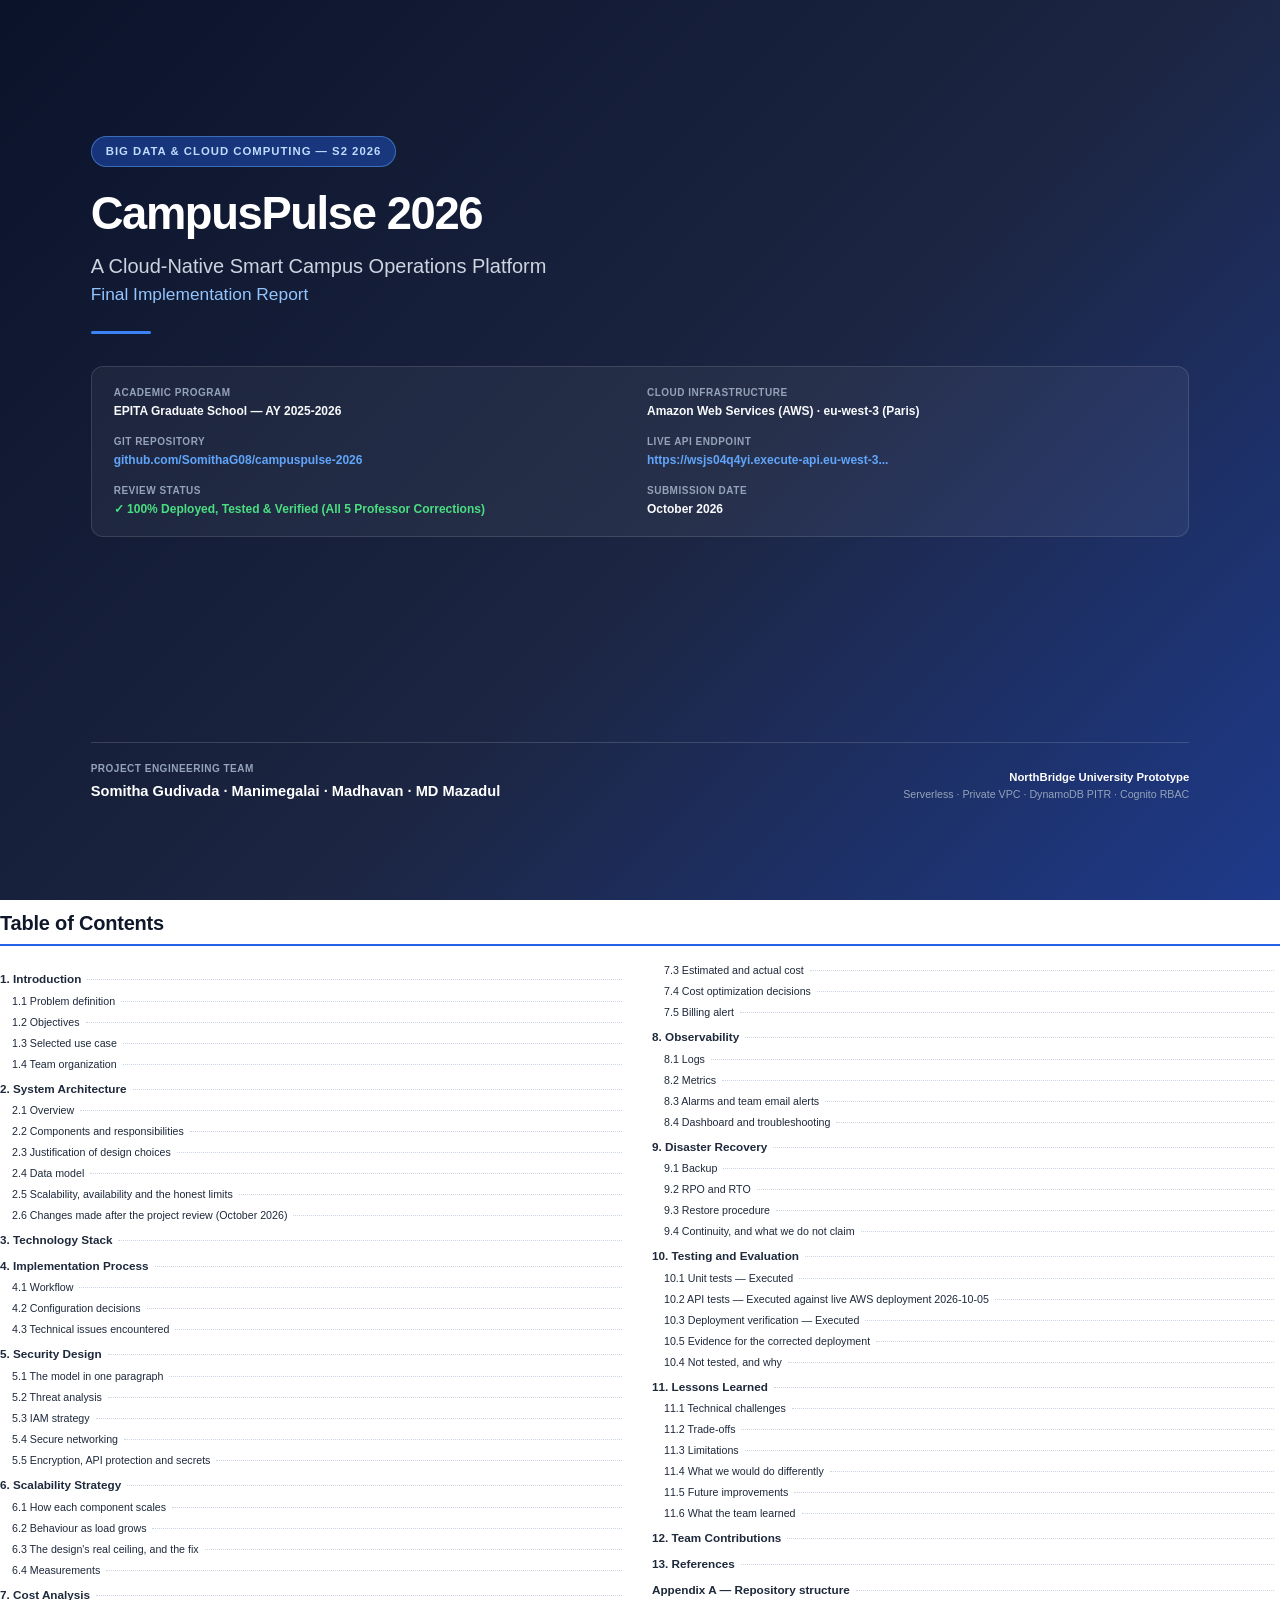
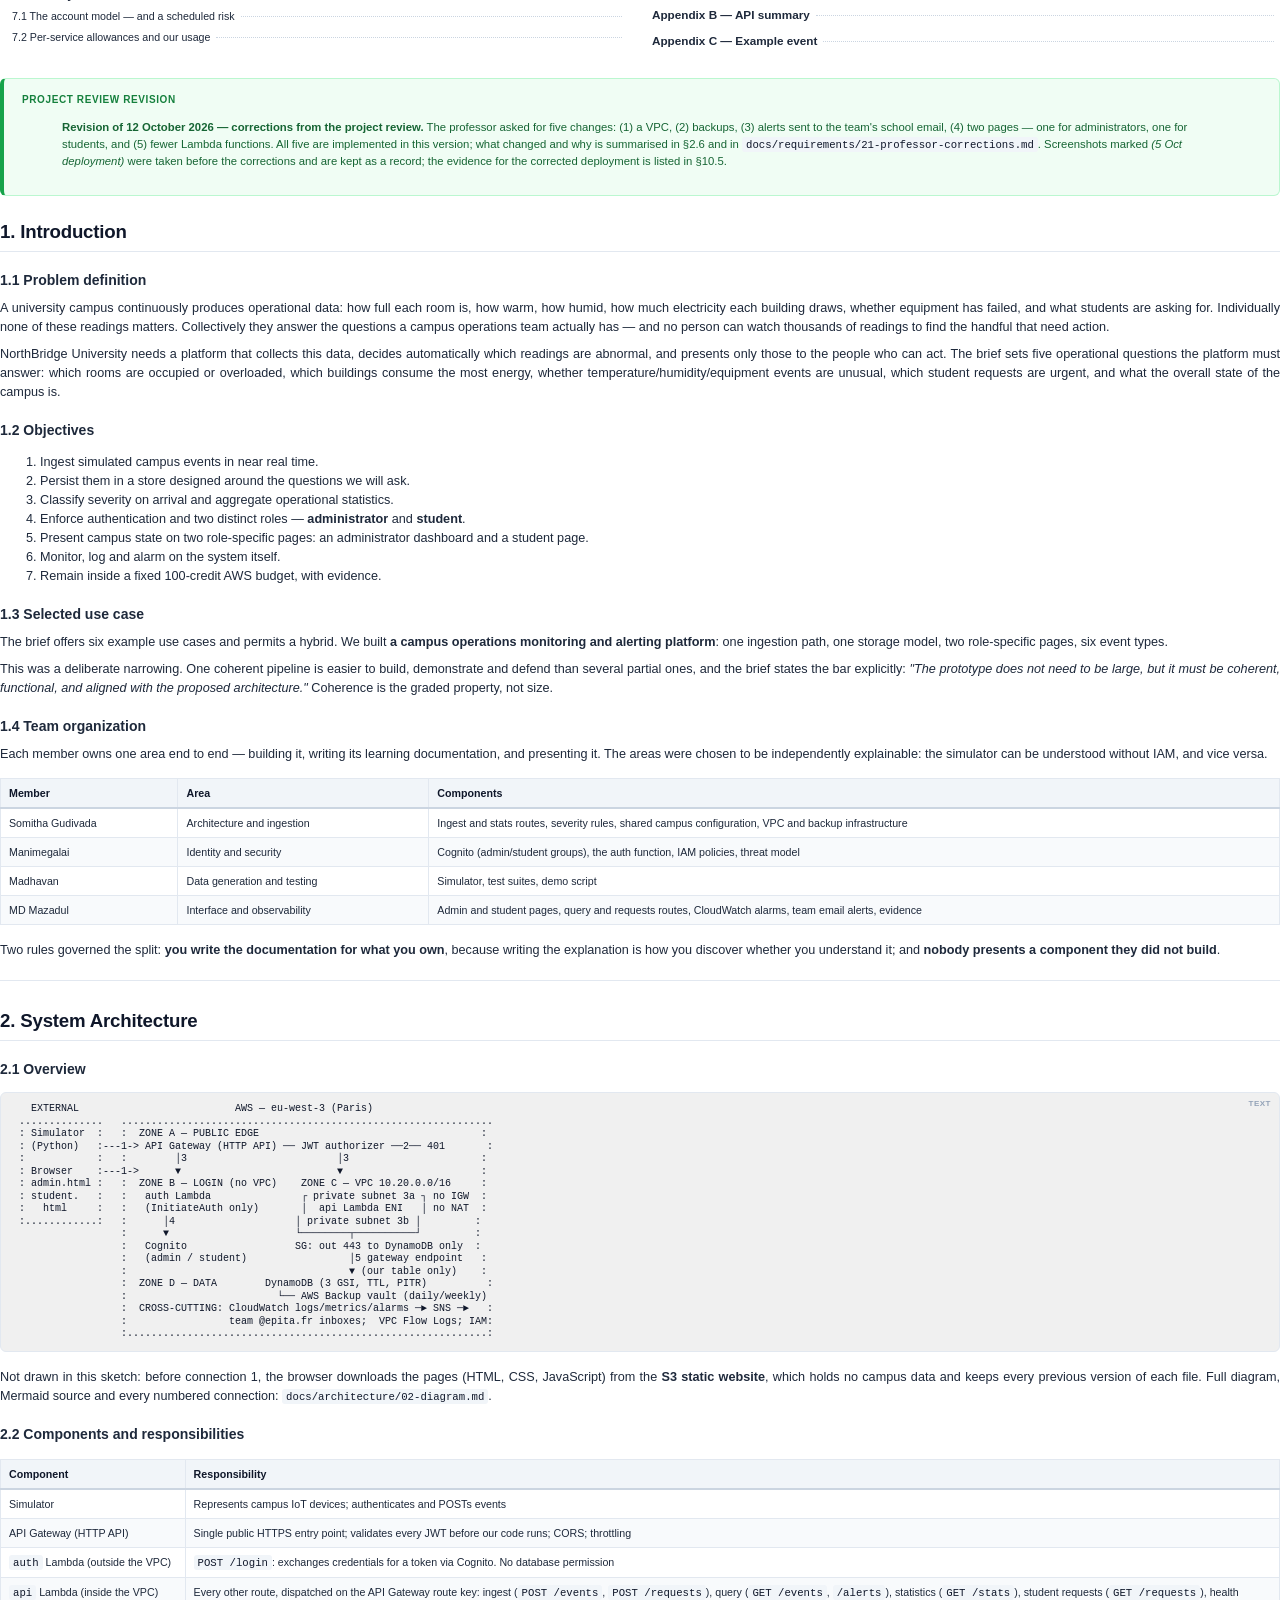
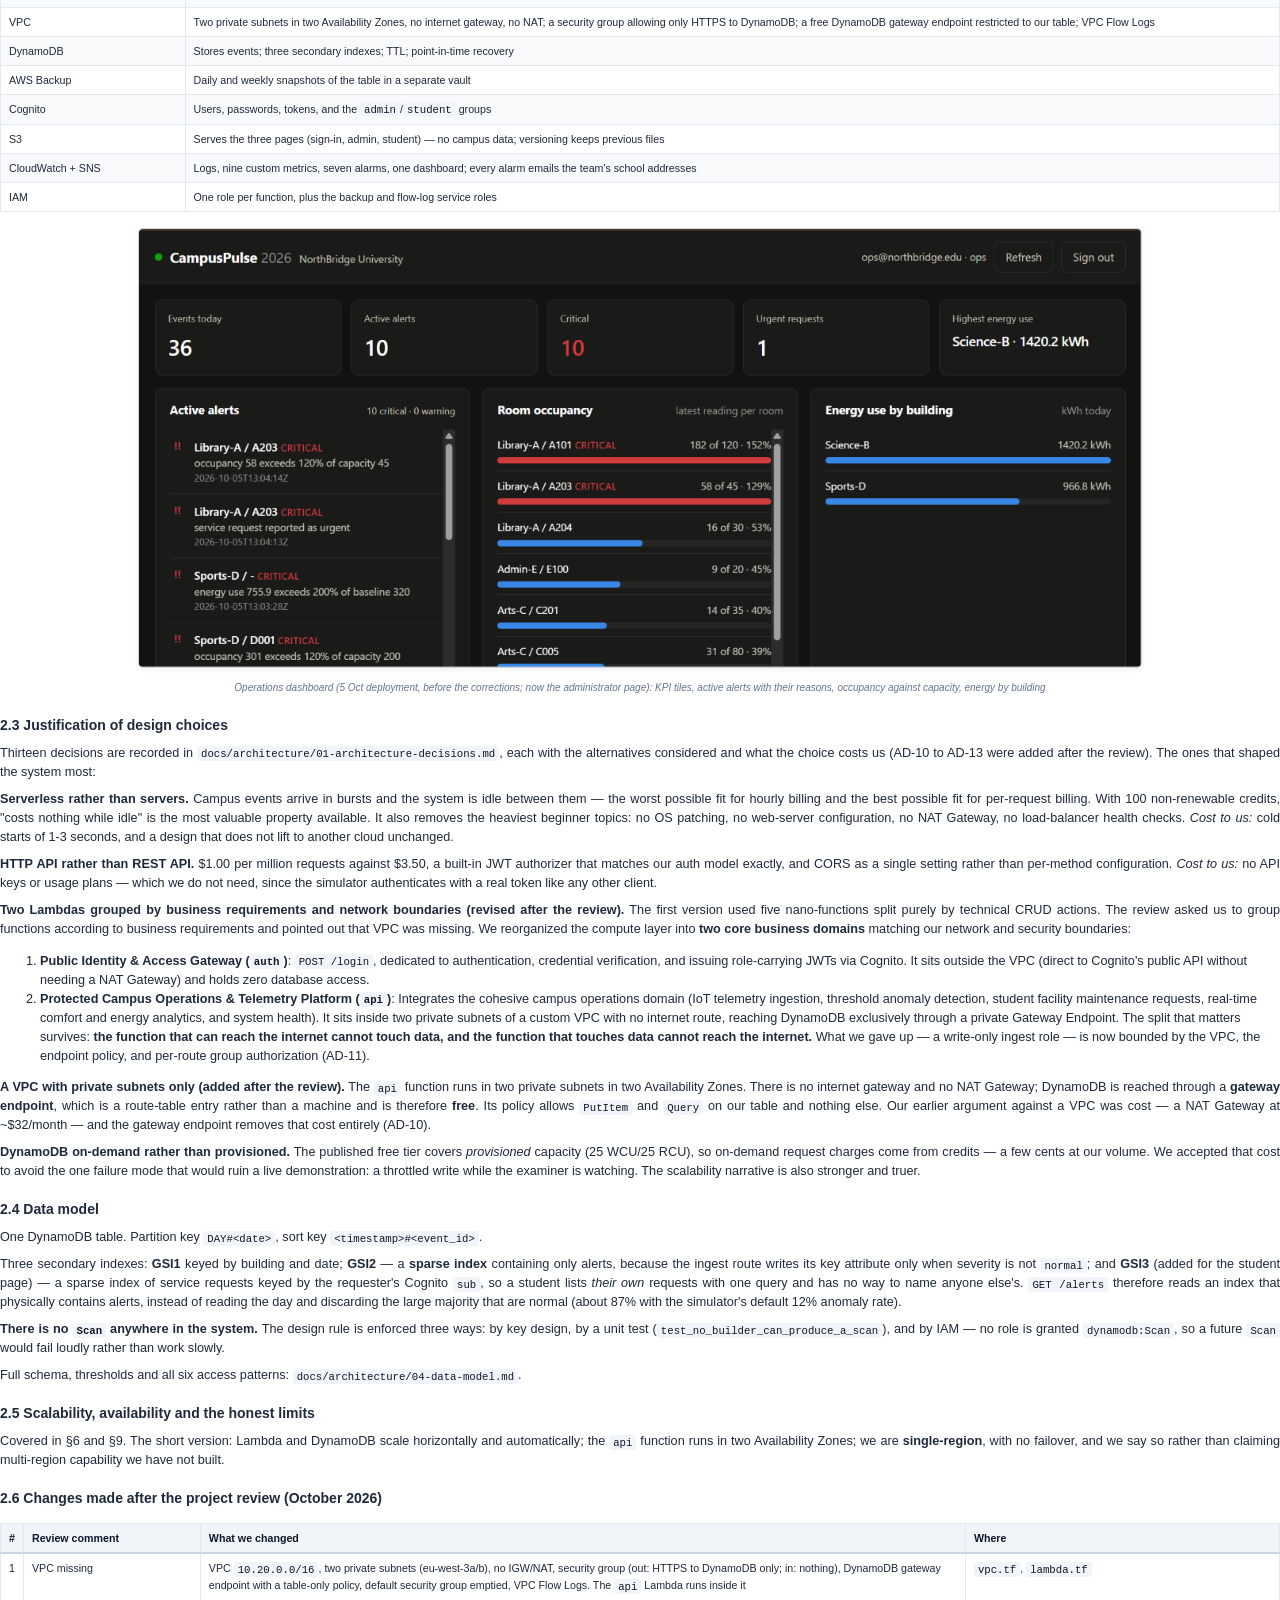
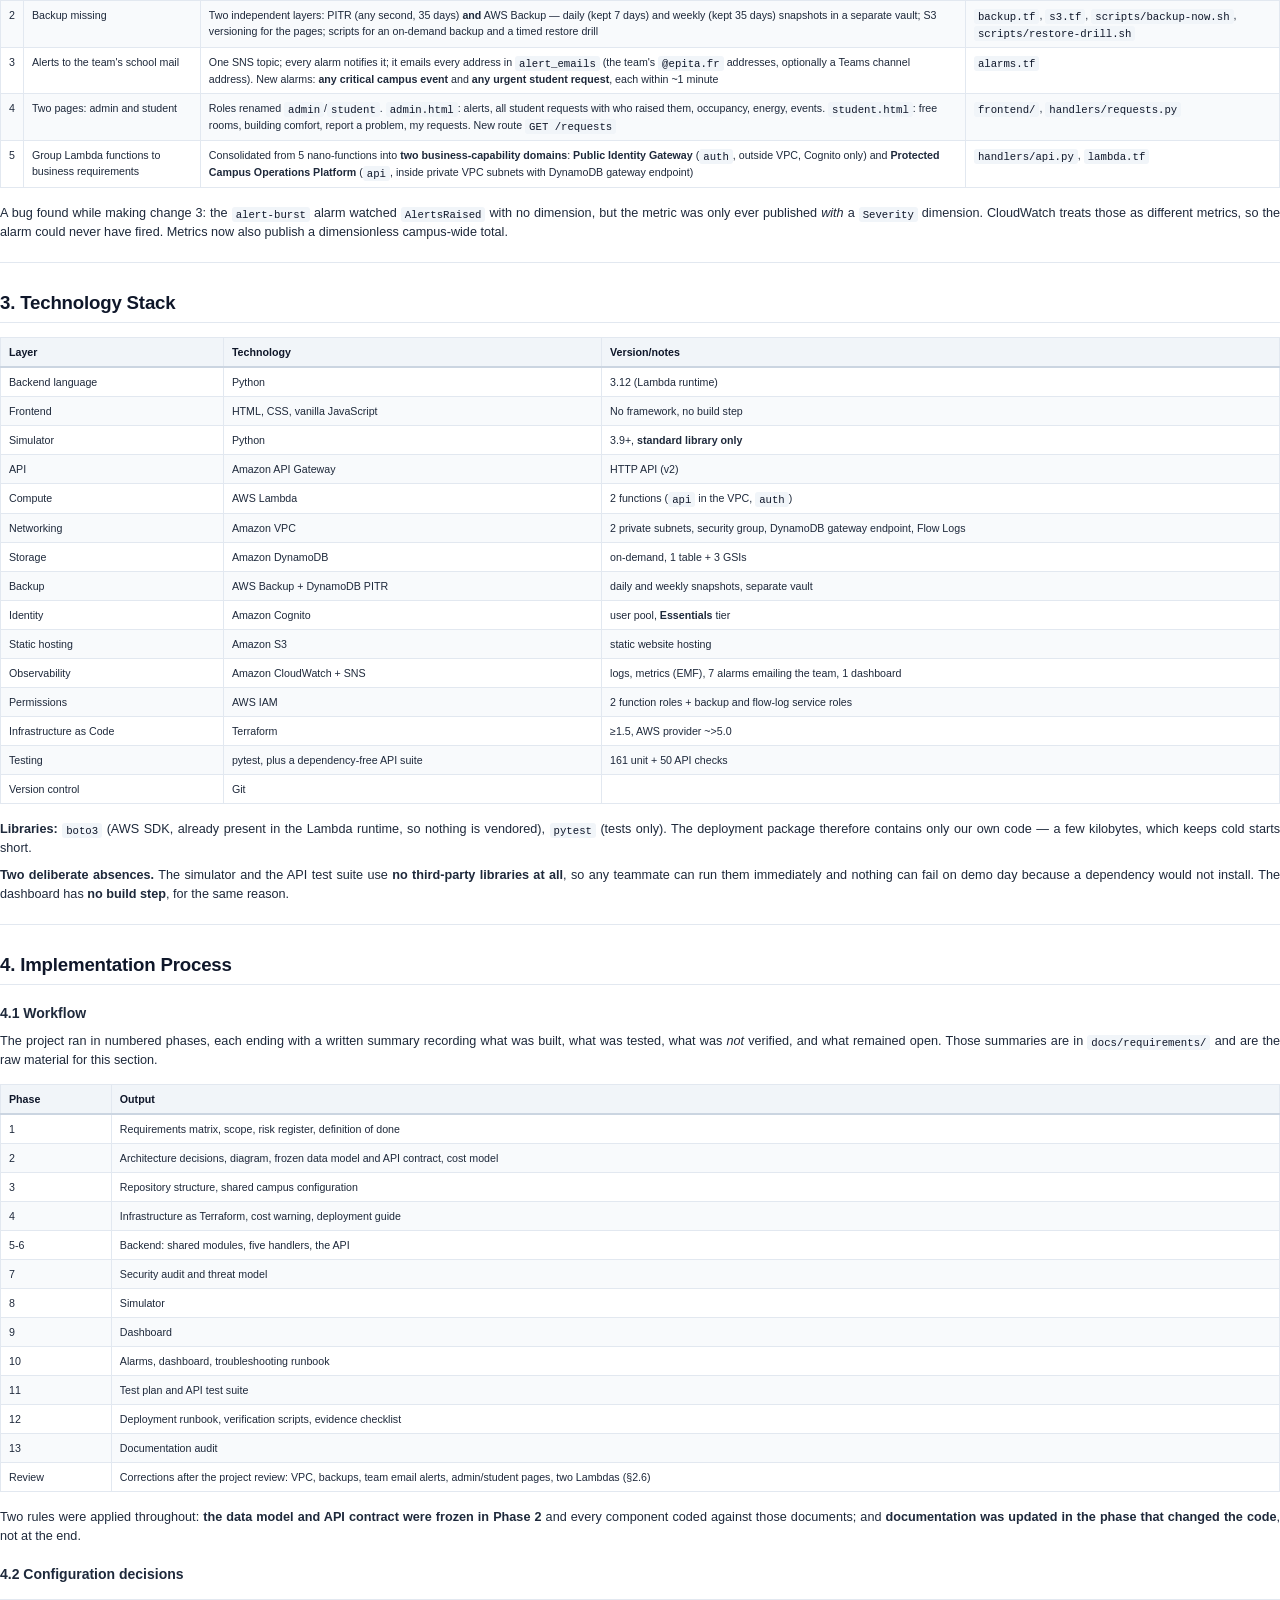
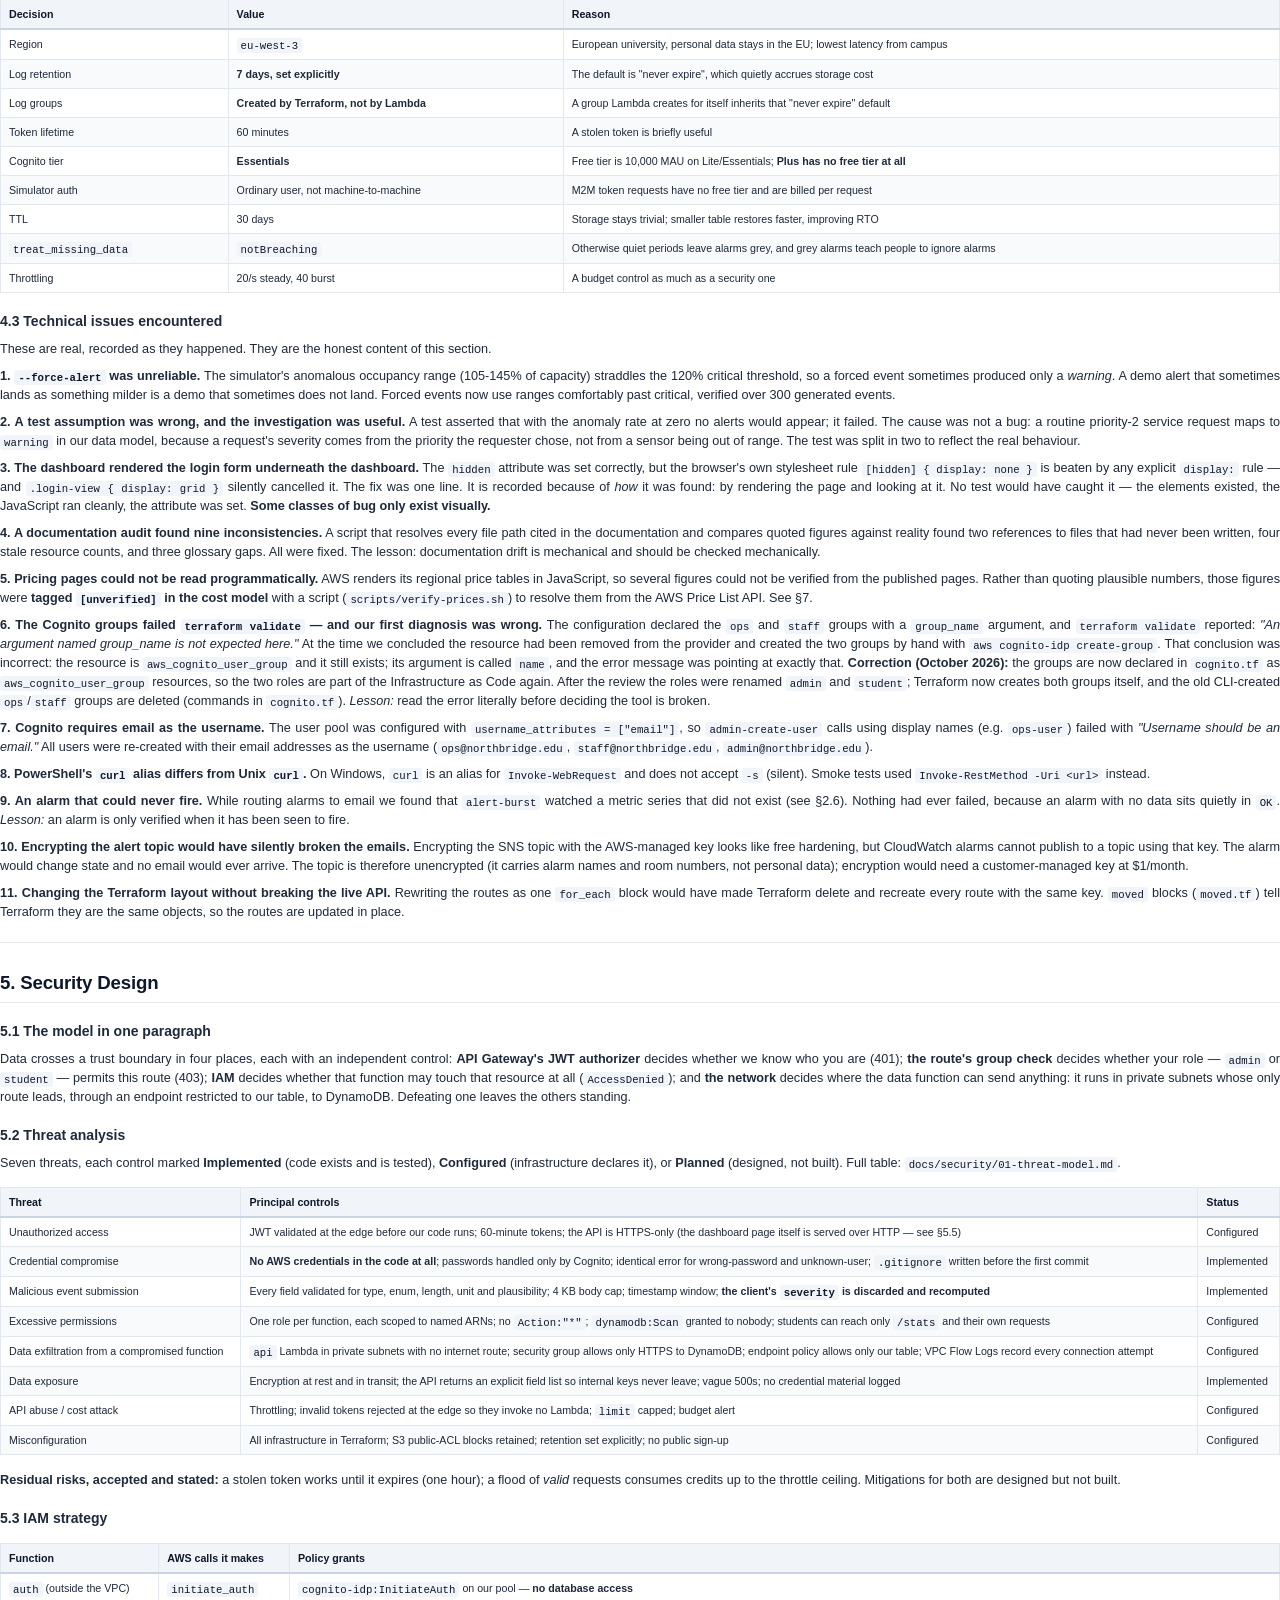
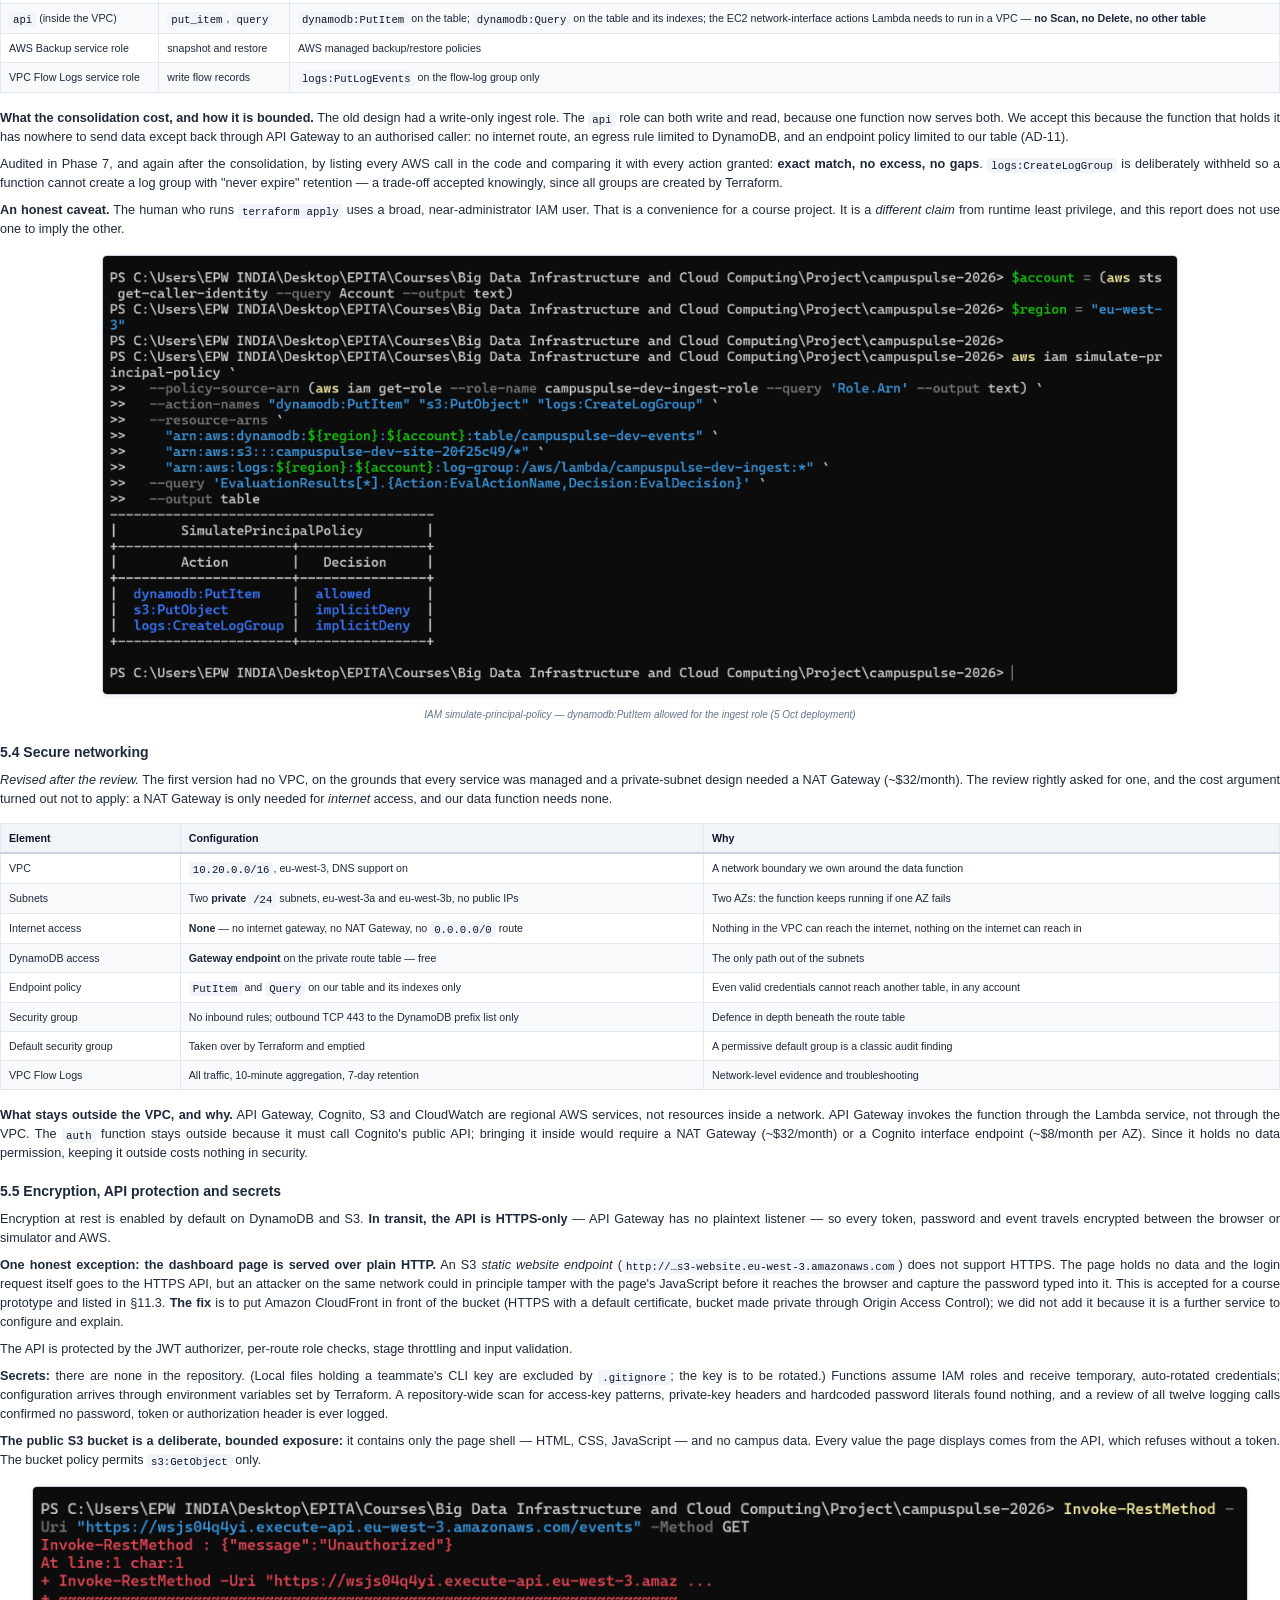
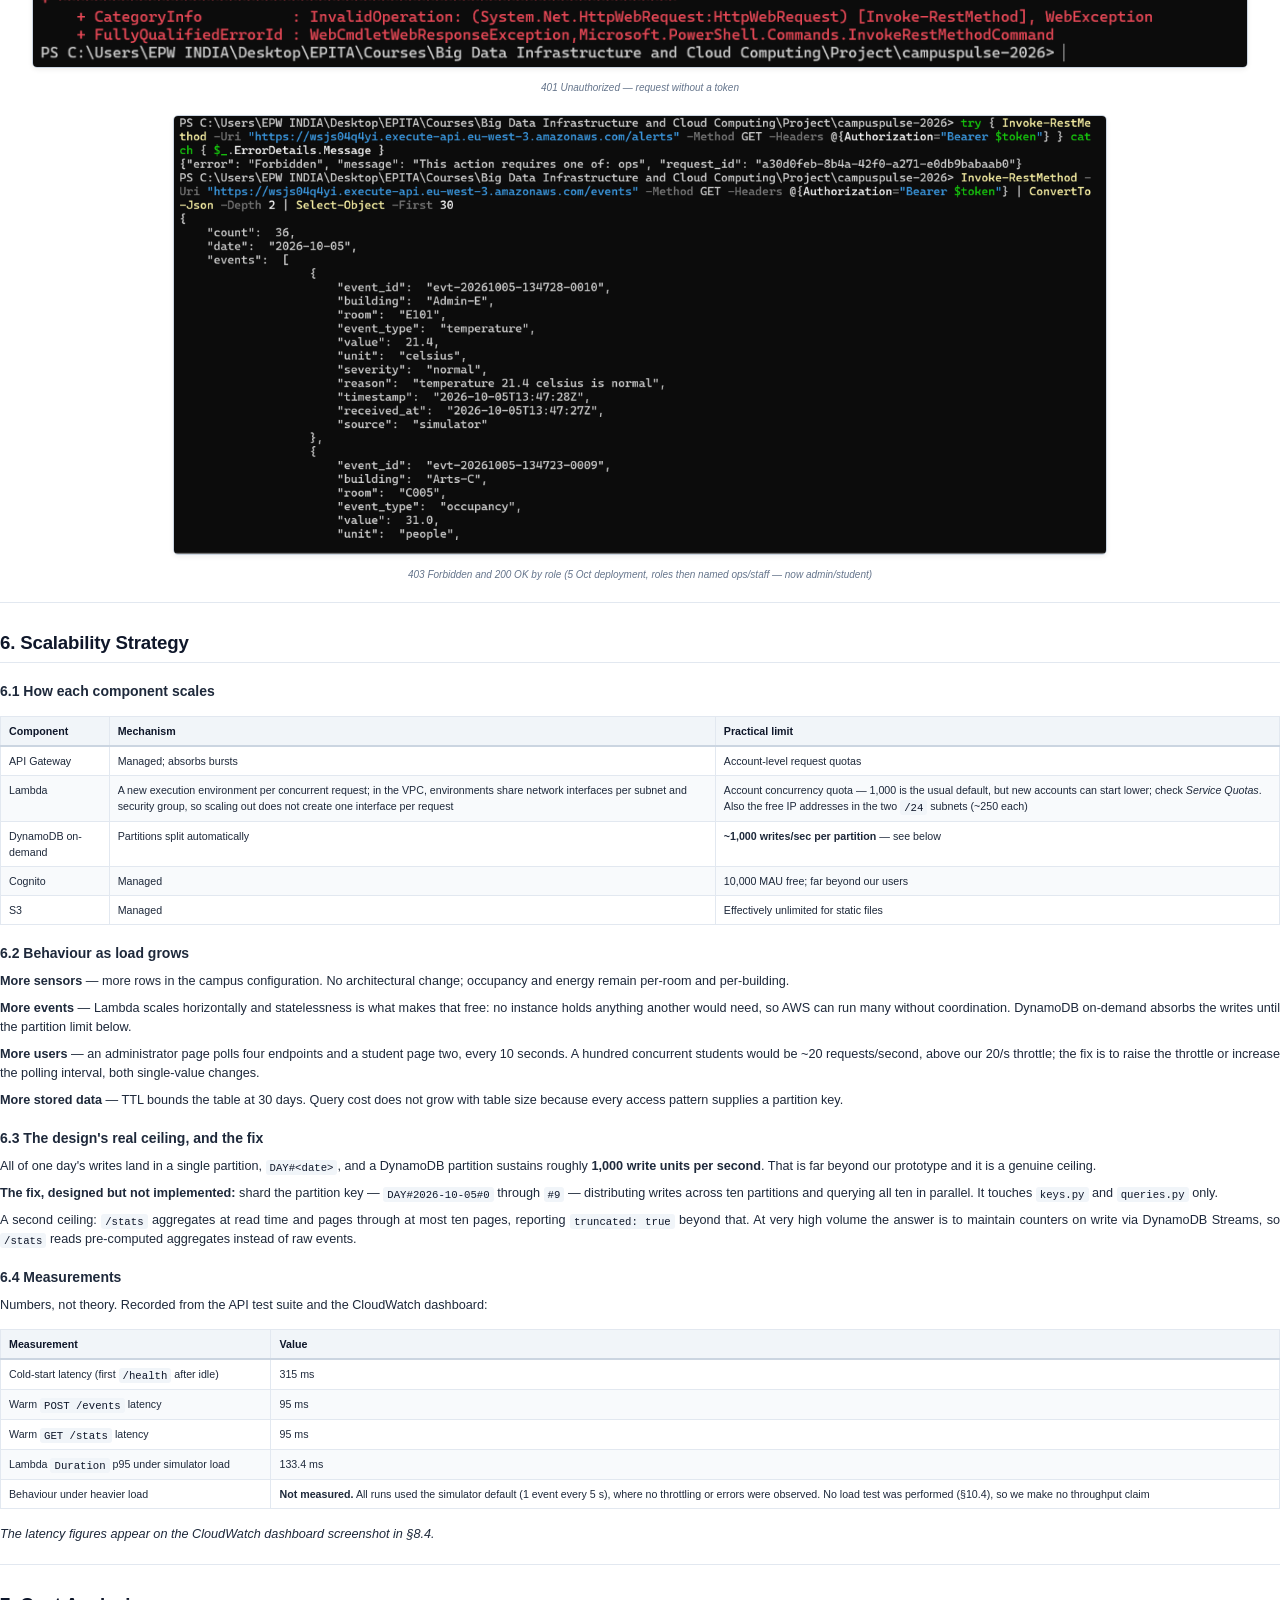
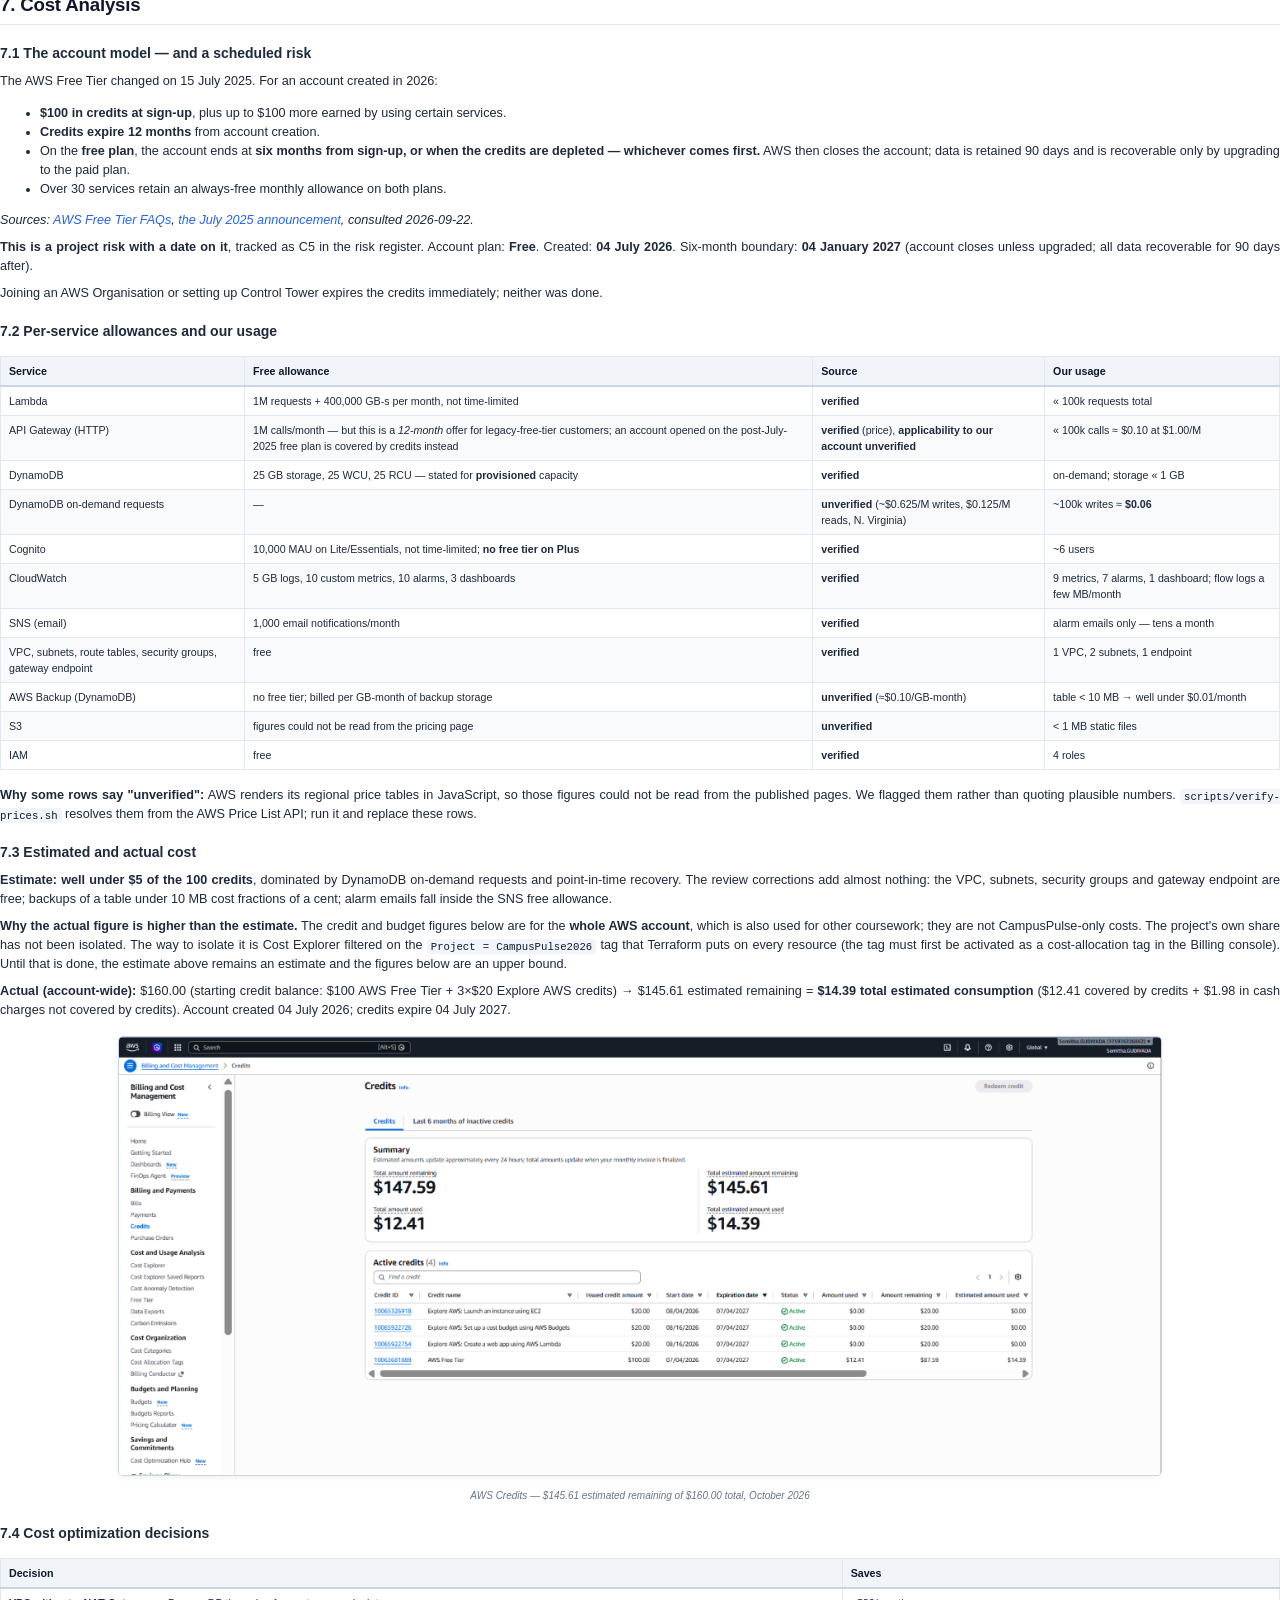
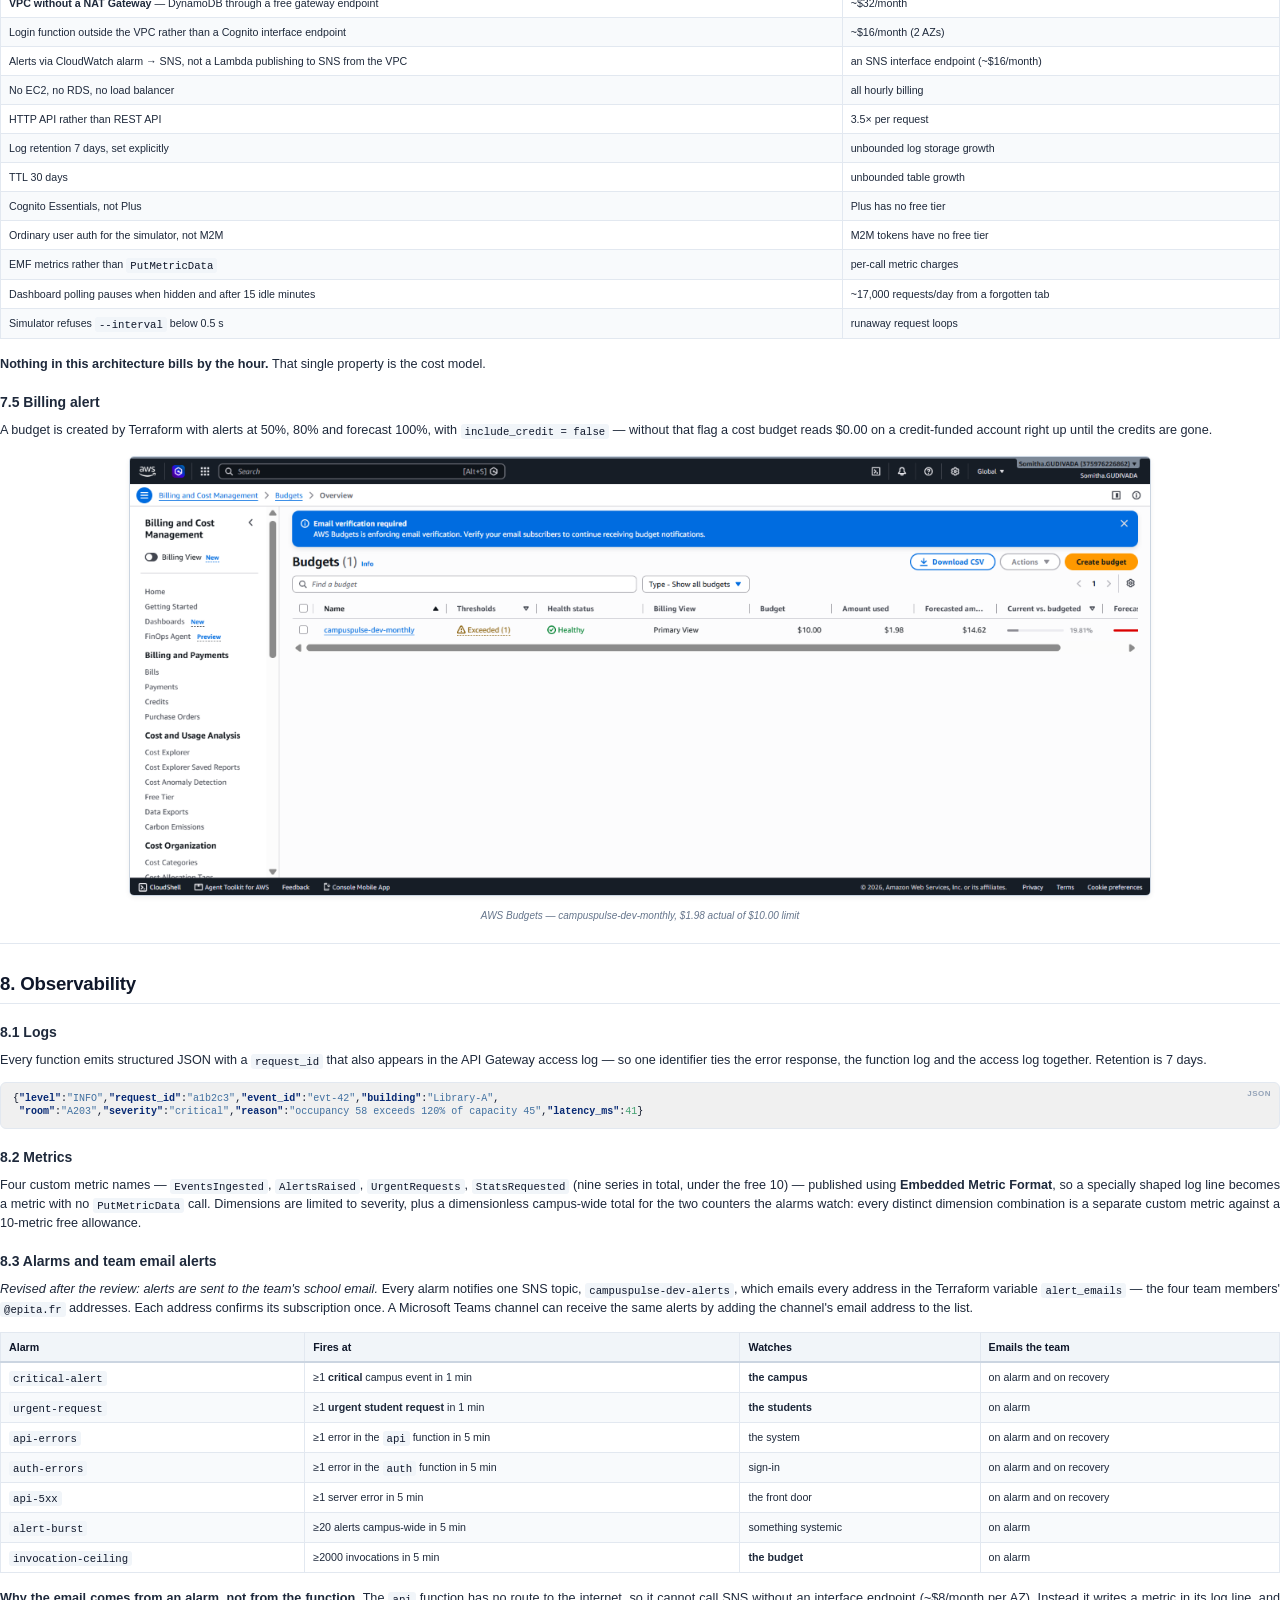
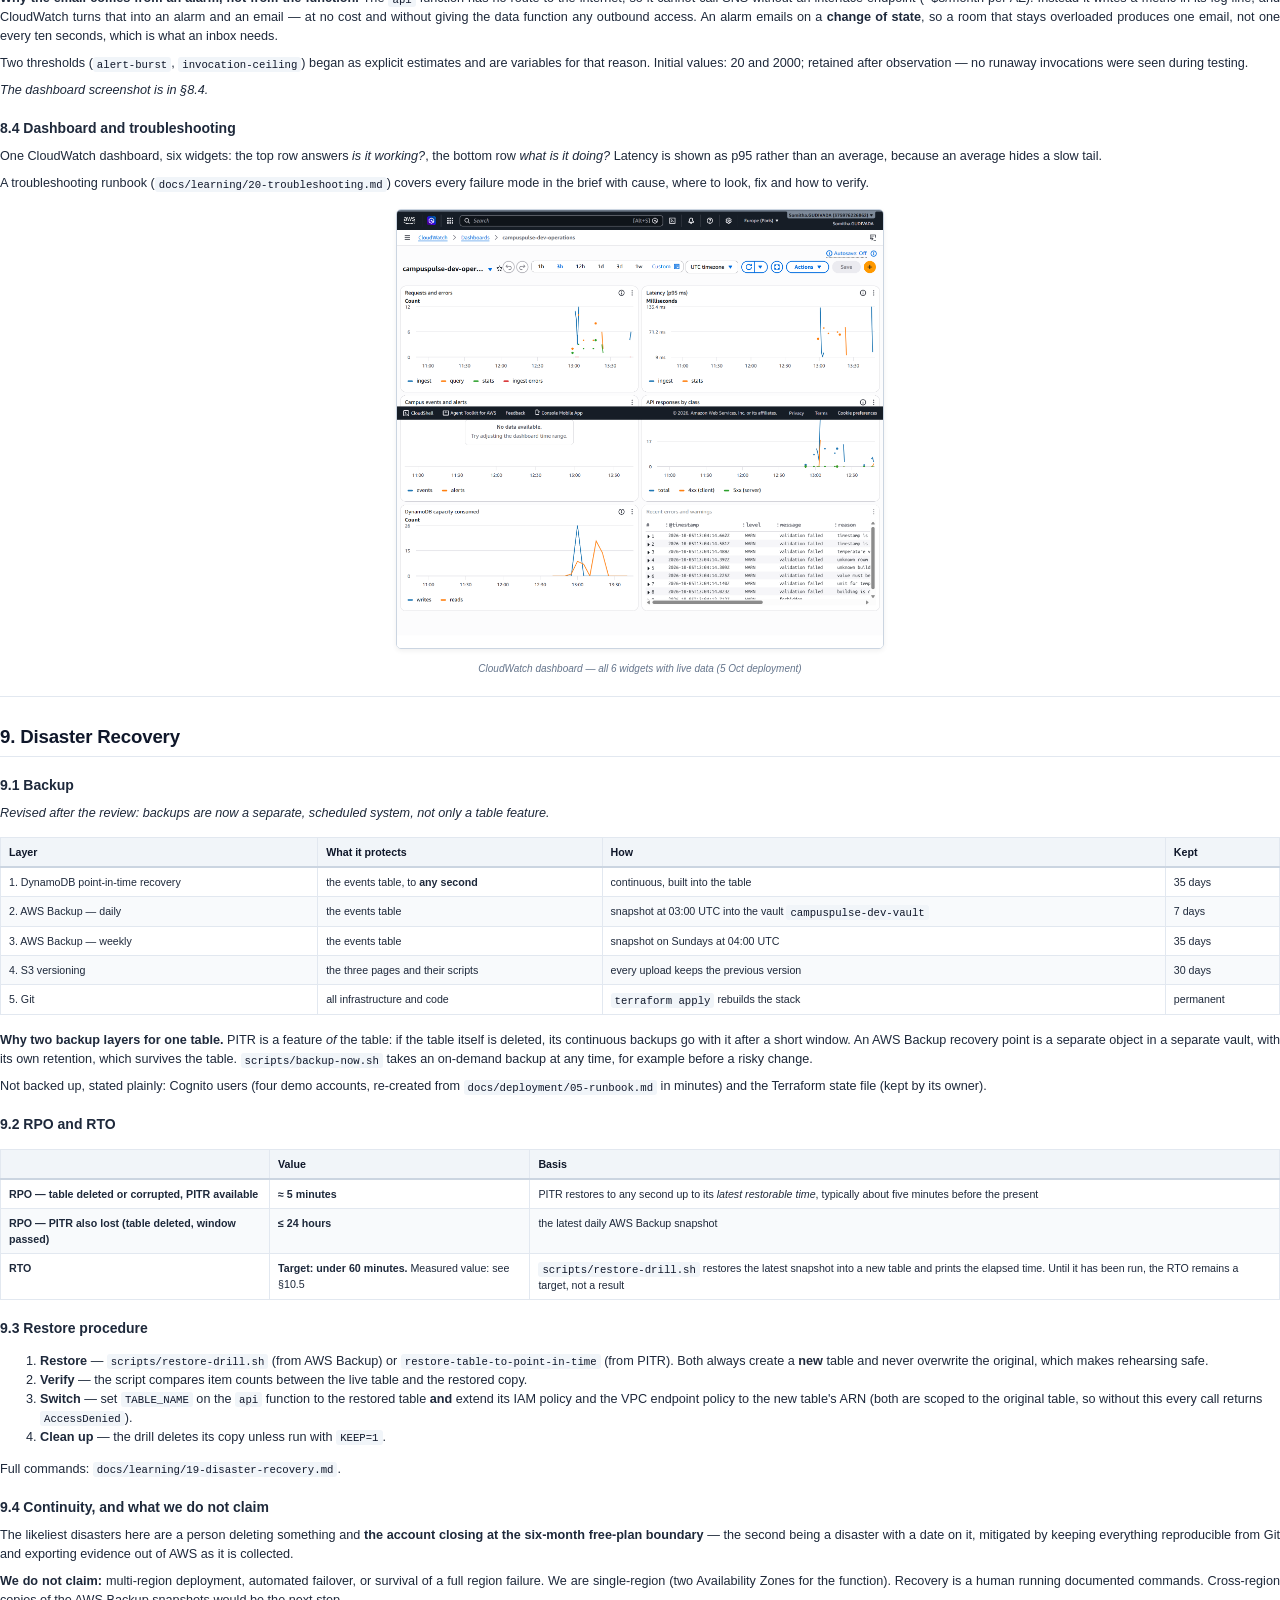
